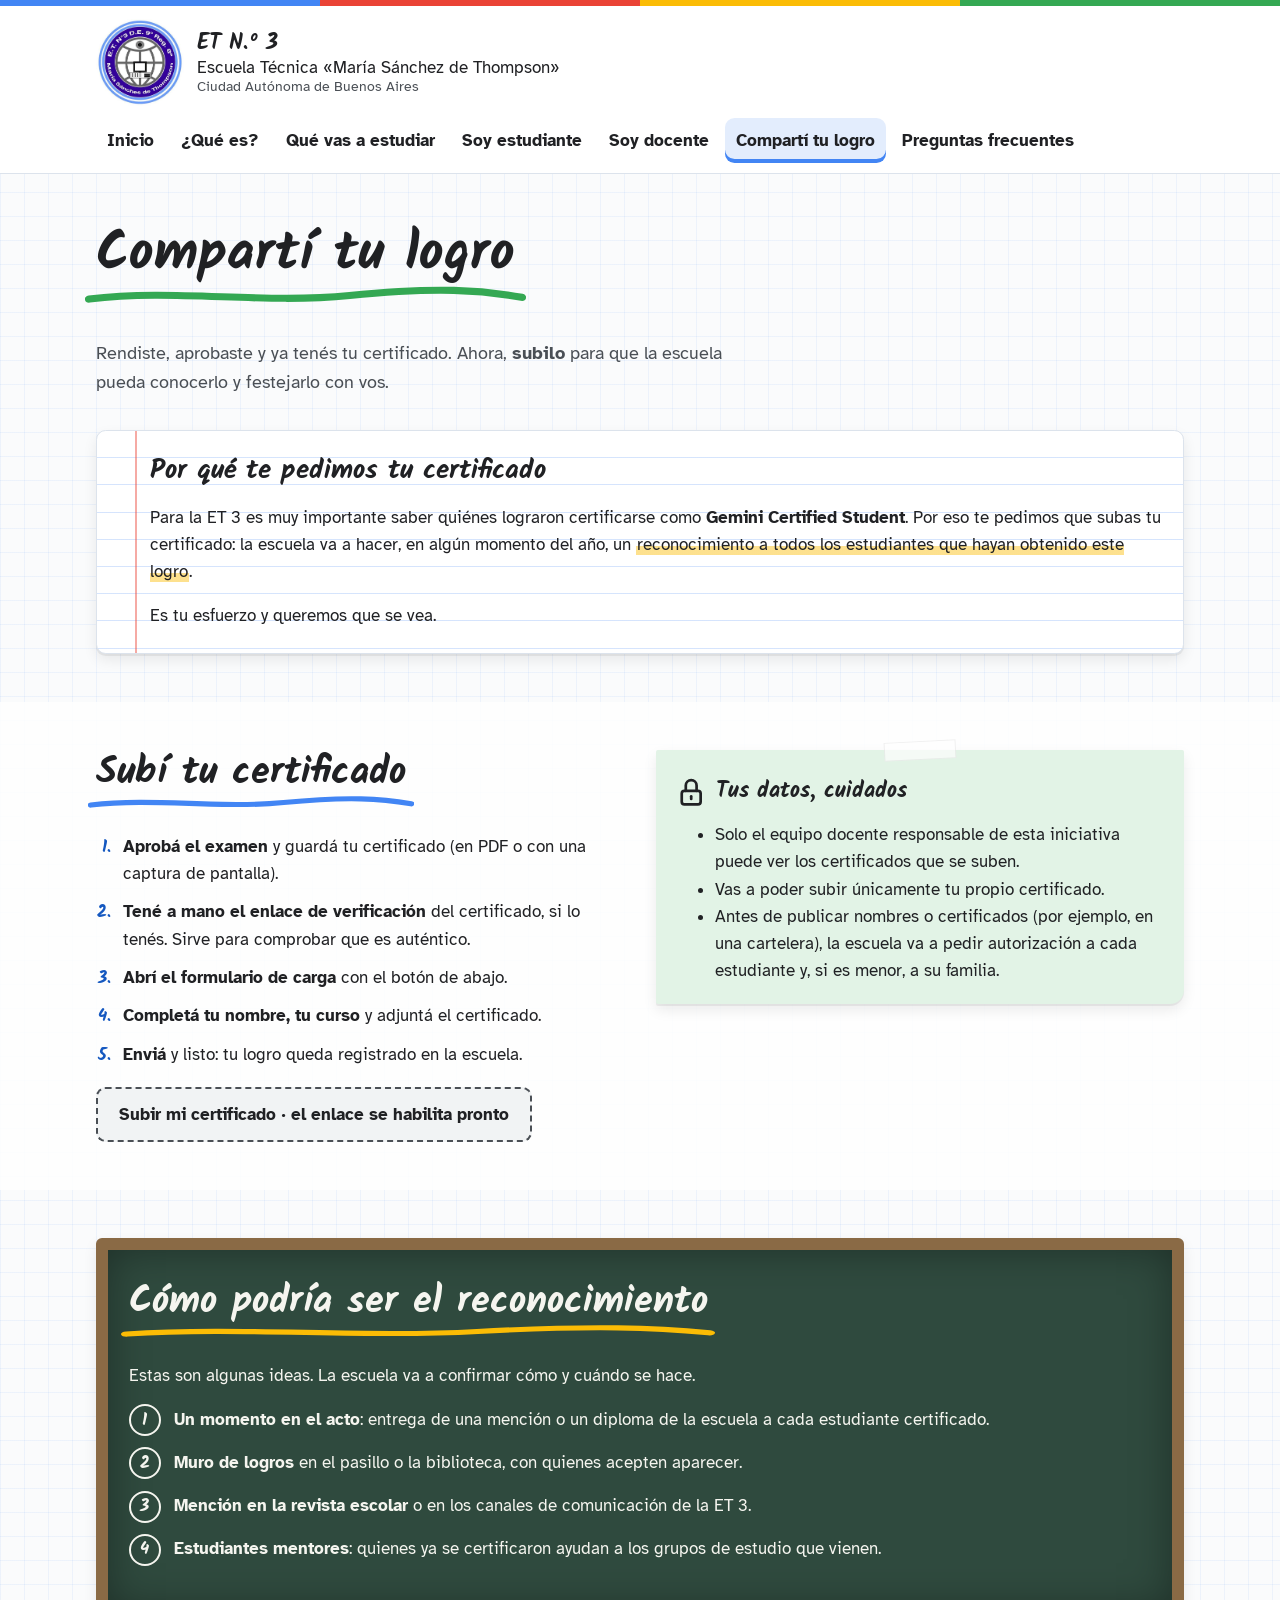
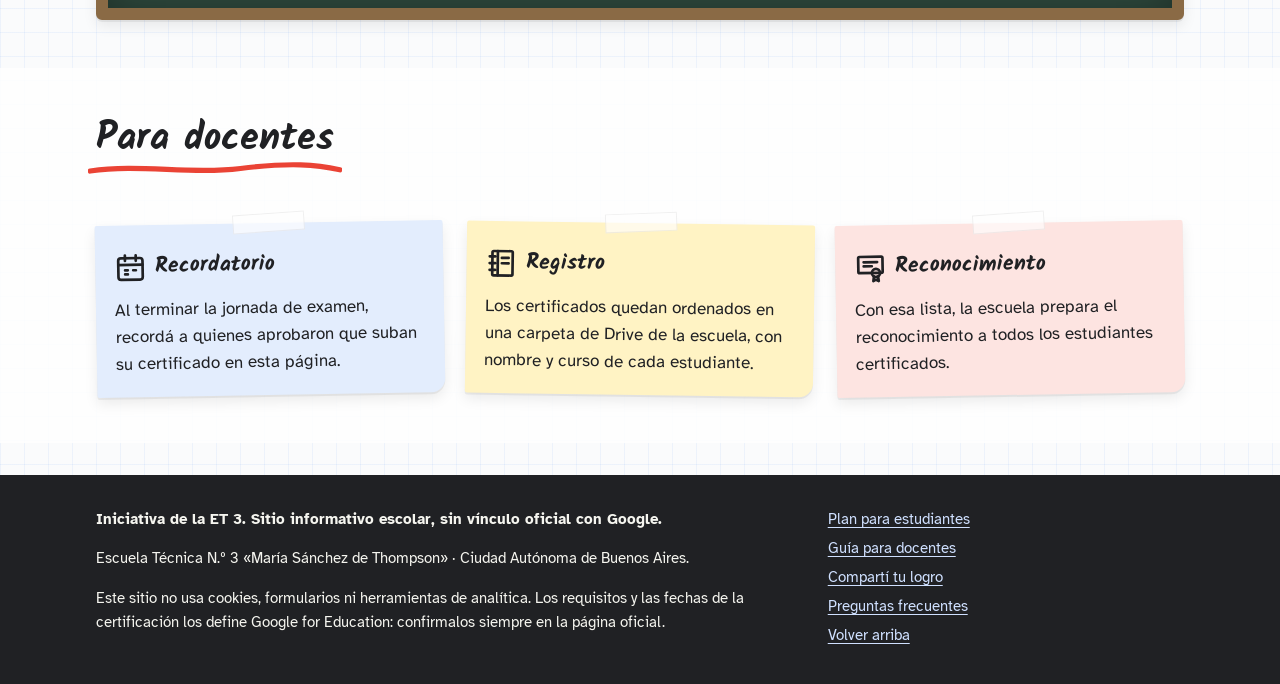
==== docs/comparti-tu-logro.html @ 2951dfcb "Agregar sección «Compartí tu logro» para que los estudiantes suban su certificado Página nueva con c" ====
<!doctype html>
<html lang="es-AR">
<head>
  <meta charset="utf-8">
  <meta name="viewport" content="width=device-width, initial-scale=1">
  <title>Compartí tu logro · Gemini en la ET 3</title>
  <meta name="description" content="Subí tu certificado Gemini Certified Student: la ET 3 quiere reconocer a todos los estudiantes que lo obtengan.">
  <meta name="theme-color" content="#4285F4">
  <link rel="icon" href="img/escudo.jpg" type="image/jpeg">
  <link rel="preconnect" href="https://fonts.googleapis.com">
  <link rel="preconnect" href="https://fonts.gstatic.com" crossorigin>
  <link rel="stylesheet" href="https://fonts.googleapis.com/css2?family=Atkinson+Hyperlegible:ital,wght@0,400;0,700;1,400&amp;family=Kalam:wght@400;700&amp;display=swap">
  <link rel="stylesheet" href="css/estilos.css">
  <link rel="stylesheet" href="css/impresion.css" media="print">
</head>
<body>
<svg xmlns="http://www.w3.org/2000/svg" style="display:none" aria-hidden="true">
  <symbol id="i-lapiz" viewBox="0 0 24 24" fill="none" stroke="currentColor" stroke-width="2" stroke-linecap="round" stroke-linejoin="round"><path d="M16.5 3.5l4 4L8 20H4v-4z"/><path d="M14 6l4 4"/></symbol>
  <symbol id="i-mochila" viewBox="0 0 24 24" fill="none" stroke="currentColor" stroke-width="2" stroke-linecap="round" stroke-linejoin="round"><path d="M6 9a6 6 0 0 1 12 0v10a2 2 0 0 1-2 2H8a2 2 0 0 1-2-2z"/><path d="M9 5V4a3 3 0 0 1 6 0v1"/><path d="M8 14h8v4H8z"/></symbol>
  <symbol id="i-pizarron" viewBox="0 0 24 24" fill="none" stroke="currentColor" stroke-width="2" stroke-linecap="round" stroke-linejoin="round"><rect x="3" y="4" width="18" height="12" rx="1"/><path d="M8 20l2-4M16 20l-2-4M7 9h6M7 12h4"/></symbol>
  <symbol id="i-cuaderno" viewBox="0 0 24 24" fill="none" stroke="currentColor" stroke-width="2" stroke-linecap="round" stroke-linejoin="round"><rect x="5" y="3" width="15" height="18" rx="1"/><path d="M9 3v18M3 7h4M3 12h4M3 17h4M12 8h5M12 12h5"/></symbol>
  <symbol id="i-candado" viewBox="0 0 24 24" fill="none" stroke="currentColor" stroke-width="2" stroke-linecap="round" stroke-linejoin="round"><rect x="5" y="11" width="14" height="10" rx="2"/><path d="M8 11V7a4 4 0 0 1 8 0v4"/><path d="M12 15v2"/></symbol>
  <symbol id="i-idea" viewBox="0 0 24 24" fill="none" stroke="currentColor" stroke-width="2" stroke-linecap="round" stroke-linejoin="round"><path d="M9 18h6M10 21h4"/><path d="M12 3a6 6 0 0 0-4 10.5c.7.7 1 1.5 1 2.5h6c0-1 .3-1.8 1-2.5A6 6 0 0 0 12 3z"/></symbol>
  <symbol id="i-lupa" viewBox="0 0 24 24" fill="none" stroke="currentColor" stroke-width="2" stroke-linecap="round" stroke-linejoin="round"><circle cx="10.5" cy="10.5" r="6.5"/><path d="M15.5 15.5L21 21"/></symbol>
  <symbol id="i-grupo" viewBox="0 0 24 24" fill="none" stroke="currentColor" stroke-width="2" stroke-linecap="round" stroke-linejoin="round"><circle cx="9" cy="8" r="3"/><circle cx="17" cy="9" r="2.5"/><path d="M3 20c0-3.3 2.7-6 6-6s6 2.7 6 6"/><path d="M15 14.5c3 0 6 1.8 6 5.5"/></symbol>
  <symbol id="i-calendario" viewBox="0 0 24 24" fill="none" stroke="currentColor" stroke-width="2" stroke-linecap="round" stroke-linejoin="round"><rect x="3" y="5" width="18" height="16" rx="2"/><path d="M3 10h18M8 3v4M16 3v4"/><path d="M8 14h2M14 14h2M8 17h2"/></symbol>
  <symbol id="i-certificado" viewBox="0 0 24 24" fill="none" stroke="currentColor" stroke-width="2" stroke-linecap="round" stroke-linejoin="round"><rect x="3" y="4" width="18" height="12" rx="1"/><path d="M7 8h10M7 11h6"/><circle cx="16" cy="16" r="3"/><path d="M14.5 18.5L14 22l2-1 2 1-.5-3.5"/></symbol>
  <symbol id="i-reloj" viewBox="0 0 24 24" fill="none" stroke="currentColor" stroke-width="2" stroke-linecap="round" stroke-linejoin="round"><circle cx="12" cy="12" r="9"/><path d="M12 7v5l3 2"/></symbol>
  <symbol id="i-info" viewBox="0 0 24 24" fill="none" stroke="currentColor" stroke-width="2" stroke-linecap="round" stroke-linejoin="round"><circle cx="12" cy="12" r="9"/><path d="M12 11v6M12 7.5v.5"/></symbol>
  <symbol id="i-regla" viewBox="0 0 24 24" fill="none" stroke="currentColor" stroke-width="2" stroke-linecap="round" stroke-linejoin="round"><rect x="2" y="8" width="20" height="8" rx="1"/><path d="M6 8v3M10 8v4M14 8v3M18 8v4"/></symbol>
  <symbol id="i-imprimir" viewBox="0 0 24 24" fill="none" stroke="currentColor" stroke-width="2" stroke-linecap="round" stroke-linejoin="round"><path d="M6 9V3h12v6"/><rect x="3" y="9" width="18" height="8" rx="1"/><path d="M6 14h12v7H6z"/></symbol>
  <symbol id="i-gratis" viewBox="0 0 24 24" fill="none" stroke="currentColor" stroke-width="2" stroke-linecap="round" stroke-linejoin="round"><path d="M20 12l-8 8-9-9V3h8z"/><circle cx="7.5" cy="7.5" r="1.5"/></symbol>
</svg>

  <a class="saltar" href="#contenido">Saltar al contenido</a>
  <div class="franja-colores" aria-hidden="true"></div>
  <header class="encabezado">
    <div class="contenedor">
      <div class="encabezado__fila">
        <a class="escuela" href="index.html">
          <img class="escudo" src="img/escudo.jpg" alt="Escudo de la ET N.º 3 D.E. 9.º Reg. 8.ª María Sánchez de Thompson" width="68" height="67">
          <span class="escuela__textos">
            <span class="escuela__sigla">ET N.º 3</span>
            <span class="escuela__nombre">Escuela Técnica «María Sánchez de Thompson»</span>
            <span class="escuela__lugar">Ciudad Autónoma de Buenos Aires</span>
          </span>
        </a>
        <button class="nav-boton" type="button" aria-expanded="false" aria-controls="menu-principal">
          <span class="nav-boton__barras" aria-hidden="true"></span> Menú
        </button>
      </div>
      <nav class="nav" id="menu-principal" aria-label="Navegación principal" data-abierta="true">
        <ul class="nav__lista">
          <li><a href="index.html">Inicio</a></li>
          <li><a href="que-es.html">¿Qué es?</a></li>
          <li><a href="que-vas-a-estudiar.html">Qué vas a estudiar</a></li>
          <li><a href="estudiantes.html">Soy estudiante</a></li>
          <li><a href="docentes.html">Soy docente</a></li>
          <li><a href="comparti-tu-logro.html" aria-current="page">Compartí tu logro</a></li>
          <li><a href="preguntas.html">Preguntas frecuentes</a></li>
        </ul>
      </nav>
    </div>
  </header>

  <main id="contenido" tabindex="-1">
    <section class="seccion" aria-labelledby="titulo-logro">
      <div class="contenedor">
        <h1 id="titulo-logro" class="titulo-mano subrayado-verde">Compartí tu logro</h1>
        <p class="bajada">Rendiste, aprobaste y ya tenés tu certificado. Ahora, <strong>subilo</strong> para que la escuela pueda conocerlo y festejarlo con vos.</p>

        <div class="hoja mt-2">
          <h2>Por qué te pedimos tu certificado</h2>
          <p>Para la ET 3 es muy importante saber quiénes lograron certificarse como <strong>Gemini Certified Student</strong>. Por eso te pedimos que subas tu certificado: la escuela va a hacer, en algún momento del año, un <span class="resaltado">reconocimiento a todos los estudiantes que hayan obtenido este logro</span>.</p>
          <p>Es tu esfuerzo y queremos que se vea.</p>
        </div>
      </div>
    </section>

    <section class="seccion seccion--blanca" aria-labelledby="titulo-subir">
      <div class="contenedor dos-columnas">
        <div>
          <h2 id="titulo-subir" class="titulo-mano subrayado-azul">Subí tu certificado</h2>
          <ol class="lista-pasos">
            <li><strong>Aprobá el examen</strong> y guardá tu certificado (en PDF o con una captura de pantalla).</li>
            <li><strong>Tené a mano el enlace de verificación</strong> del certificado, si lo tenés. Sirve para comprobar que es auténtico.</li>
            <li><strong>Abrí el formulario de carga</strong> con el botón de abajo.</li>
            <li><strong>Completá tu nombre, tu curso</strong> y adjuntá el certificado.</li>
            <li><strong>Enviá</strong> y listo: tu logro queda registrado en la escuela.</li>
          </ol>
          <div class="botonera">
            <!-- REEMPLAZAR por: <a class="boton boton--verde externo" href="ENLACE_DEL_FORMULARIO" rel="noopener">Subir mi certificado</a> -->
            <span class="boton boton--pendiente" role="note">Subir mi certificado · el enlace se habilita pronto</span>
          </div>
        </div>
        <div class="postit postit--verde">
          <h2><svg class="icono" aria-hidden="true"><use href="#i-candado"/></svg> Tus datos, cuidados</h2>
          <ul>
            <li>Solo el equipo docente responsable de esta iniciativa puede ver los certificados que se suben.</li>
            <li>Vas a poder subir únicamente tu propio certificado.</li>
            <li>Antes de publicar nombres o certificados (por ejemplo, en una cartelera), la escuela va a pedir autorización a cada estudiante y, si es menor, a su familia.</li>
          </ul>
        </div>
      </div>
    </section>

    <section class="seccion" aria-labelledby="titulo-reconocimiento">
      <div class="contenedor">
        <div class="pizarron">
          <h2 id="titulo-reconocimiento" class="titulo-mano">Cómo podría ser el reconocimiento</h2>
          <p>Estas son algunas ideas. La escuela va a confirmar cómo y cuándo se hace.</p>
          <ul class="lista-tiza">
            <li><strong>Un momento en el acto</strong>: entrega de una mención o un diploma de la escuela a cada estudiante certificado.</li>
            <li><strong>Muro de logros</strong> en el pasillo o la biblioteca, con quienes acepten aparecer.</li>
            <li><strong>Mención en la revista escolar</strong> o en los canales de comunicación de la ET 3.</li>
            <li><strong>Estudiantes mentores</strong>: quienes ya se certificaron ayudan a los grupos de estudio que vienen.</li>
          </ul>
        </div>
      </div>
    </section>

    <section class="seccion seccion--blanca" aria-labelledby="titulo-docentes-logro">
      <div class="contenedor">
        <h2 id="titulo-docentes-logro" class="titulo-mano subrayado-rojo">Para docentes</h2>
        <ul class="grilla grilla--3">
          <li class="postit postit--azul">
            <h3><svg class="icono" aria-hidden="true"><use href="#i-calendario"/></svg> Recordatorio</h3>
            <p>Al terminar la jornada de examen, recordá a quienes aprobaron que suban su certificado en esta página.</p>
          </li>
          <li class="postit">
            <h3><svg class="icono" aria-hidden="true"><use href="#i-cuaderno"/></svg> Registro</h3>
            <p>Los certificados quedan ordenados en una carpeta de Drive de la escuela, con nombre y curso de cada estudiante.</p>
          </li>
          <li class="postit postit--rojo">
            <h3><svg class="icono" aria-hidden="true"><use href="#i-certificado"/></svg> Reconocimiento</h3>
            <p>Con esa lista, la escuela prepara el reconocimiento a todos los estudiantes certificados.</p>
          </li>
        </ul>
      </div>
    </section>
  </main>

  <footer class="pie">
    <div class="contenedor pie__grilla">
      <div>
        <p class="pie__aviso">Iniciativa de la ET 3. Sitio informativo escolar, sin vínculo oficial con Google.</p>
        <p>Escuela Técnica N.º 3 «María Sánchez de Thompson» · Ciudad Autónoma de Buenos Aires.</p>
        <p>Este sitio no usa cookies, formularios ni herramientas de analítica. Los requisitos y las fechas de la certificación los define Google for Education: confirmalos siempre en la página oficial.</p>
      </div>
      <nav aria-label="Enlaces del pie">
        <ul>
          <li><a href="estudiantes.html">Plan para estudiantes</a></li>
          <li><a href="docentes.html">Guía para docentes</a></li>
          <li><a href="comparti-tu-logro.html">Compartí tu logro</a></li>
          <li><a href="preguntas.html">Preguntas frecuentes</a></li>
          <li><a href="#contenido">Volver arriba</a></li>
        </ul>
      </nav>
    </div>
  </footer>
  <script src="js/main.js" defer></script>
</body>
</html>
---- docs/css/estilos.css ----
/* =========================================================
   ET 3 "María Sánchez de Thompson" · Gemini Certified Student
   Hoja de estilos principal (mobile-first, sin dependencias)
   ========================================================= */

/* ---------- 1. Variables editables ---------- */
:root {
  /* Colores de acento (decorativos: bordes, subrayados, íconos) */
  --azul: #4285F4;
  --rojo: #EA4335;
  --amarillo: #FBBC05; /* solo decoración, nunca texto sobre fondo claro */
  --verde: #34A853;

  /* Versiones oscuras para TEXTO sobre fondo claro (contraste AA ≥ 4.5:1) */
  --azul-texto: #1558C0;
  --rojo-texto: #B3261E;
  --verde-texto: #137333;

  /* Fondos de post-it (texto siempre en --tinta) */
  --postit-amarillo: #FFF3C4;
  --postit-azul: #E3EDFD;
  --postit-verde: #E2F3E6;
  --postit-rojo: #FDE4E1;

  /* Neutros */
  --blanco: #FFFFFF;
  --papel: #FAFBFC;
  --gris-suave: #F1F3F4;
  --linea: #DCE3EC;
  --tinta: #202124;
  --tinta-suave: #4A4F55;

  /* Pizarrón */
  --pizarron: #2F4A3E;
  --pizarron-borde: #8A6A45;
  --tiza: #F5F5EF;

  /* Tipografía */
  --fuente-titulos: "Kalam", "Comic Neue", "Segoe Print", "Bradley Hand", cursive;
  --fuente-texto: "Atkinson Hyperlegible", "Segoe UI", Roboto, Arial, sans-serif;

  /* Medidas */
  --ancho-max: 70rem;
  --radio: 0.6rem;
  --sombra: 0 2px 0 rgba(0, 0, 0, 0.06), 0 6px 14px rgba(0, 0, 0, 0.08);
  --foco: 3px solid var(--azul-texto);
}

/* ---------- 2. Base ---------- */
*,
*::before,
*::after { box-sizing: border-box; }

html { scroll-behavior: smooth; }

@media (prefers-reduced-motion: reduce) {
  html { scroll-behavior: auto; }
  *, *::before, *::after { transition: none !important; animation: none !important; }
}

body {
  margin: 0;
  font-family: var(--fuente-texto);
  font-size: 1.0625rem;
  line-height: 1.6;
  color: var(--tinta);
  background-color: var(--papel);
  /* Hoja cuadriculada sutil */
  background-image:
    linear-gradient(to right, rgba(66, 133, 244, 0.07) 1px, transparent 1px),
    linear-gradient(to bottom, rgba(66, 133, 244, 0.07) 1px, transparent 1px);
  background-size: 24px 24px;
}

img, svg { max-width: 100%; height: auto; }

h1, h2, h3 {
  font-family: var(--fuente-titulos);
  font-weight: 700;
  line-height: 1.2;
  margin: 0 0 0.6em;
}
h1 { font-size: clamp(2rem, 7vw, 3.4rem); }
h2 { font-size: clamp(1.7rem, 5vw, 2.4rem); }
h3 { font-size: 1.35rem; }

p, ul, ol { margin: 0 0 1em; }

a { color: var(--azul-texto); text-underline-offset: 0.18em; }
a:hover { color: var(--tinta); }

:focus-visible {
  outline: var(--foco);
  outline-offset: 3px;
  border-radius: 4px;
}

.visualmente-oculto {
  position: absolute !important;
  width: 1px; height: 1px;
  padding: 0; margin: -1px;
  overflow: hidden; clip: rect(0, 0, 0, 0);
  white-space: nowrap; border: 0;
}

.saltar {
  position: absolute;
  left: 1rem; top: -4rem;
  z-index: 100;
  padding: 0.6rem 1rem;
  background: var(--tinta);
  color: var(--blanco);
  border-radius: var(--radio);
  text-decoration: none;
  font-weight: 700;
}
.saltar:focus { top: 1rem; color: var(--blanco); }

.contenedor {
  width: 100%;
  max-width: var(--ancho-max);
  margin-inline: auto;
  padding-inline: 1rem;
}

.icono {
  width: 1.5em; height: 1.5em;
  flex-shrink: 0;
  vertical-align: middle;
}

/* ---------- 3. Encabezado escolar ---------- */
.franja-colores {
  height: 6px;
  background: linear-gradient(to right,
    var(--azul) 0 25%, var(--rojo) 25% 50%,
    var(--amarillo) 50% 75%, var(--verde) 75% 100%);
}

.encabezado {
  background: var(--blanco);
  border-bottom: 1px solid var(--linea);
}

.encabezado__fila {
  display: flex;
  align-items: center;
  gap: 0.8rem;
  padding-block: 0.8rem;
}

.escudo {
  width: 4.2rem;
  height: auto;
  flex-shrink: 0;
}

.escuela {
  display: flex;
  align-items: center;
  gap: 0.8rem;
  line-height: 1.25;
  text-decoration: none;
  color: var(--tinta);
}
.escuela:hover { color: var(--tinta); }
.escuela__textos { display: flex; flex-direction: column; }
.escuela__sigla {
  font-family: var(--fuente-titulos);
  font-size: 1.35rem;
  font-weight: 700;
}
.escuela__nombre { font-size: 0.95rem; }
.escuela__lugar { font-size: 0.85rem; color: var(--tinta-suave); }

.nav-boton {
  margin-left: auto;
  display: inline-flex;
  align-items: center;
  gap: 0.4rem;
  padding: 0.5rem 0.8rem;
  font: inherit;
  font-weight: 700;
  color: var(--tinta);
  background: var(--gris-suave);
  border: 2px solid var(--tinta);
  border-radius: var(--radio);
  cursor: pointer;
}
.nav-boton__barras,
.nav-boton__barras::before,
.nav-boton__barras::after {
  display: block;
  width: 1.1rem; height: 2px;
  background: currentColor;
  position: relative;
  content: "";
}
.nav-boton__barras::before { position: absolute; top: -6px; }
.nav-boton__barras::after { position: absolute; top: 6px; }

.nav { border-top: 1px dashed var(--linea); }
.nav[data-abierta="false"] { display: none; }

.nav__lista {
  list-style: none;
  margin: 0;
  padding: 0.5rem 0 1rem;
  display: flex;
  flex-direction: column;
  gap: 0.2rem;
}

.nav__lista a {
  display: block;
  padding: 0.55rem 0.7rem;
  color: var(--tinta);
  text-decoration: none;
  font-weight: 700;
  border-radius: var(--radio);
}
.nav__lista a:hover { background: var(--gris-suave); }
.nav__lista a[aria-current="page"] {
  background: var(--postit-azul);
  box-shadow: inset 4px 0 0 var(--azul);
}

@media (min-width: 56rem) {
  .nav-boton { display: none; }
  .nav,
  .nav[data-abierta="false"] { display: block; border-top: 0; }
  .nav__lista { flex-direction: row; flex-wrap: wrap; padding: 0 0 0.6rem; gap: 0.3rem; }
  .nav__lista a[aria-current="page"] { box-shadow: inset 0 -4px 0 var(--azul); }
  .escudo { width: 5.5rem; }
  .escuela__nombre { font-size: 1.05rem; }
}

/* ---------- 4. Secciones y títulos con subrayado a mano ---------- */
main { display: block; }

.seccion { padding-block: 3rem; }
.seccion--blanca { background: rgba(255, 255, 255, 0.85); }

.titulo-mano {
  display: inline-block;
  position: relative;
  padding-bottom: 0.35em;
}
.titulo-mano::after {
  content: "";
  position: absolute;
  left: -0.2em; right: -0.2em; bottom: 0;
  height: 0.38em;
  background-color: var(--subrayado, var(--amarillo));
  -webkit-mask: url("data:image/svg+xml,%3Csvg xmlns='http://www.w3.org/2000/svg' viewBox='0 0 200 12' preserveAspectRatio='none'%3E%3Cpath d='M2 8 C 40 2, 80 11, 120 6 S 180 3, 198 7' fill='none' stroke='black' stroke-width='4' stroke-linecap='round'/%3E%3C/svg%3E") center / 100% 100% no-repeat;
          mask: url("data:image/svg+xml,%3Csvg xmlns='http://www.w3.org/2000/svg' viewBox='0 0 200 12' preserveAspectRatio='none'%3E%3Cpath d='M2 8 C 40 2, 80 11, 120 6 S 180 3, 198 7' fill='none' stroke='black' stroke-width='4' stroke-linecap='round'/%3E%3C/svg%3E") center / 100% 100% no-repeat;
}
.subrayado-azul { --subrayado: var(--azul); }
.subrayado-rojo { --subrayado: var(--rojo); }
.subrayado-verde { --subrayado: var(--verde); }

.bajada {
  font-size: 1.15rem;
  color: var(--tinta-suave);
  max-width: 42rem;
}

.resaltado {
  background: linear-gradient(transparent 55%, rgba(251, 188, 5, 0.45) 55%);
  padding-inline: 0.1em;
}

/* ---------- 5. Hero ---------- */
.hero {
  padding-block: 2.5rem 3rem;
  position: relative;
  overflow: hidden;
}
.hero__grilla {
  display: grid;
  gap: 2rem;
  align-items: center;
}
.hero__etiqueta {
  display: inline-block;
  font-weight: 700;
  font-size: 0.95rem;
  padding: 0.2rem 0.7rem;
  background: var(--postit-verde);
  color: var(--verde-texto);
  border: 2px dashed var(--verde);
  border-radius: 999px;
  margin-bottom: 1rem;
}
.hero h1 { margin-bottom: 0.4em; }
.hero__texto { font-size: 1.2rem; max-width: 36rem; }

.accesos {
  display: grid;
  gap: 1rem;
  margin-top: 1.8rem;
}
.acceso {
  display: flex;
  align-items: center;
  gap: 0.9rem;
  padding: 1.1rem 1.2rem;
  border-radius: var(--radio);
  text-decoration: none;
  color: var(--tinta);
  box-shadow: var(--sombra);
  border: 2px solid var(--tinta);
  transition: transform 0.15s ease;
}
.acceso:hover { transform: translateY(-3px) rotate(-0.5deg); color: var(--tinta); }
.acceso .icono { width: 2.4rem; height: 2.4rem; }
.acceso__titulo {
  display: block;
  font-family: var(--fuente-titulos);
  font-size: 1.5rem;
  font-weight: 700;
  line-height: 1.1;
}
.acceso__texto { display: block; font-size: 0.95rem; }
.acceso--estudiante { background: var(--postit-azul); }
.acceso--estudiante .icono { color: var(--azul-texto); }
.acceso--docente { background: var(--postit-verde); }
.acceso--docente .icono { color: var(--verde-texto); }

.hero__dibujo {
  justify-self: center;
  width: min(100%, 22rem);
}

@media (min-width: 40rem) {
  .accesos { grid-template-columns: 1fr 1fr; }
}
@media (min-width: 56rem) {
  .hero { padding-block: 4rem; }
  .hero__grilla { grid-template-columns: 1.3fr 1fr; }
}

/* ---------- 6. Post-its y tarjetas ---------- */
.grilla {
  display: grid;
  gap: 1.4rem;
  list-style: none;
  padding: 0;
  margin: 1.5rem 0 0;
}
@media (min-width: 40rem) { .grilla--2, .grilla--3, .grilla--4 { grid-template-columns: repeat(2, 1fr); } }
@media (min-width: 60rem) {
  .grilla--3 { grid-template-columns: repeat(3, 1fr); }
  .grilla--4 { grid-template-columns: repeat(4, 1fr); }
}

.postit {
  position: relative;
  padding: 1.6rem 1.2rem 1.2rem;
  background: var(--postit-amarillo);
  box-shadow: var(--sombra);
  border-radius: 2px 2px 14px 2px;
}
.postit::before { /* cinta adhesiva */
  content: "";
  position: absolute;
  top: -0.6rem; left: 50%;
  width: 4.5rem; height: 1.2rem;
  transform: translateX(-50%) rotate(-3deg);
  background: rgba(255, 255, 255, 0.65);
  border: 1px solid rgba(0, 0, 0, 0.06);
}
.postit h3 { display: flex; align-items: center; gap: 0.5rem; }
.postit p:last-child, .postit ul:last-child { margin-bottom: 0; }
.postit--azul { background: var(--postit-azul); }
.postit--verde { background: var(--postit-verde); }
.postit--rojo { background: var(--postit-rojo); }
.postit--azul .icono { color: var(--azul-texto); }
.postit--verde .icono { color: var(--verde-texto); }
.postit--rojo .icono { color: var(--rojo-texto); }
.postit .icono { color: var(--tinta); }

@media (min-width: 40rem) and (prefers-reduced-motion: no-preference) {
  .grilla > .postit:nth-child(odd) { transform: rotate(-1deg); }
  .grilla > .postit:nth-child(even) { transform: rotate(0.8deg); }
}

.dato {
  font-family: var(--fuente-titulos);
  font-size: 2.2rem;
  font-weight: 700;
  line-height: 1;
  display: block;
  margin-bottom: 0.3rem;
}

/* Tarjeta tipo hoja de cuaderno (renglones + margen rojo) */
.hoja {
  background-color: var(--blanco);
  background-image:
    linear-gradient(to right, transparent 2.4rem, rgba(234, 67, 53, 0.45) 2.4rem, rgba(234, 67, 53, 0.45) calc(2.4rem + 2px), transparent calc(2.4rem + 2px)),
    repeating-linear-gradient(to bottom, transparent 0, transparent calc(1.6em - 1px), rgba(66, 133, 244, 0.22) calc(1.6em - 1px), rgba(66, 133, 244, 0.22) 1.6em);
  padding: 1.5rem 1.2rem 1.5rem 3.3rem;
  border-radius: var(--radio);
  box-shadow: var(--sombra);
  border: 1px solid var(--linea);
}
.hoja > :last-child { margin-bottom: 0; }

/* ---------- 7. Pizarrón ---------- */
.pizarron {
  background: var(--pizarron);
  color: var(--tiza);
  border: 12px solid var(--pizarron-borde);
  border-radius: 6px;
  padding: 1.8rem 1.3rem;
  box-shadow: inset 0 0 40px rgba(0, 0, 0, 0.35), var(--sombra);
}
.pizarron h2, .pizarron h3 { color: var(--tiza); }
.pizarron a { color: #CFE0FF; }
.pizarron a:hover { color: var(--blanco); }
.pizarron .titulo-mano::after { background-color: var(--amarillo); }

.lista-tiza {
  list-style: none;
  padding: 0;
  counter-reset: paso;
}
.lista-tiza li {
  counter-increment: paso;
  position: relative;
  padding-left: 2.8rem;
  margin-bottom: 1rem;
}
.lista-tiza li::before {
  content: counter(paso);
  position: absolute;
  left: 0; top: -0.1rem;
  width: 2rem; height: 2rem;
  display: grid;
  place-items: center;
  font-family: var(--fuente-titulos);
  font-weight: 700;
  border: 2px solid var(--tiza);
  border-radius: 50%;
}

/* ---------- 8. Botones ---------- */
.boton {
  display: inline-flex;
  align-items: center;
  gap: 0.5rem;
  padding: 0.75rem 1.3rem;
  font: inherit;
  font-weight: 700;
  text-decoration: none;
  color: var(--blanco);
  background: var(--azul-texto);
  border: 2px solid var(--azul-texto);
  border-radius: var(--radio);
  box-shadow: 3px 3px 0 var(--tinta);
  cursor: pointer;
  transition: transform 0.1s ease, box-shadow 0.1s ease;
}
.boton:hover { color: var(--blanco); transform: translate(-1px, -1px); box-shadow: 4px 4px 0 var(--tinta); }
.boton:active { transform: translate(2px, 2px); box-shadow: 1px 1px 0 var(--tinta); }
.boton--verde { background: var(--verde-texto); border-color: var(--verde-texto); }
.boton--claro { background: var(--blanco); color: var(--tinta); border-color: var(--tinta); }
.boton--claro:hover { color: var(--tinta); }
.botonera { display: flex; flex-wrap: wrap; gap: 0.8rem; margin-top: 1.2rem; }

.externo::after { content: " ↗"; }

/* ---------- 9. Temas del curso ---------- */
.temas {
  list-style: none;
  padding: 0;
  margin: 1.5rem 0;
  display: grid;
  gap: 1rem;
}
@media (min-width: 48rem) { .temas { grid-template-columns: repeat(2, 1fr); } }
.tema {
  display: flex;
  gap: 0.9rem;
  align-items: flex-start;
  padding: 1rem;
  background: var(--blanco);
  border: 2px solid var(--tinta);
  border-left-width: 8px;
  border-radius: var(--radio);
}
.tema h3 { margin-bottom: 0.3rem; font-size: 1.25rem; }
.tema p { margin: 0; }
.tema--azul { border-left-color: var(--azul); }
.tema--rojo { border-left-color: var(--rojo); }
.tema--amarillo { border-left-color: var(--amarillo); }
.tema--verde { border-left-color: var(--verde); }
.tema .icono { width: 2rem; height: 2rem; margin-top: 0.2rem; }

.aviso {
  display: flex;
  gap: 0.8rem;
  align-items: flex-start;
  padding: 1rem 1.1rem;
  background: var(--blanco);
  border: 2px dashed var(--azul);
  border-radius: var(--radio);
  font-size: 0.98rem;
}
.aviso .icono { color: var(--azul-texto); }
.aviso p { margin: 0; }

/* ---------- 10. Checklist interactiva ---------- */
.checklist {
  list-style: none;
  padding: 0;
  margin: 0;
}
.checklist li { margin-bottom: 0.5rem; }
.checklist label {
  display: flex;
  gap: 0.7rem;
  align-items: flex-start;
  padding: 0.6rem 0.7rem;
  border-radius: var(--radio);
  cursor: pointer;
}
.checklist label:hover { background: rgba(0, 0, 0, 0.04); }
.checklist input {
  width: 1.3rem; height: 1.3rem;
  margin-top: 0.2rem;
  flex-shrink: 0;
  accent-color: var(--verde-texto);
}
.checklist input:checked + span { text-decoration: line-through; text-decoration-color: var(--rojo); text-decoration-thickness: 2px; }

.progreso {
  margin: 1rem 0;
  font-weight: 700;
}
.progreso__barra {
  height: 0.9rem;
  margin-top: 0.4rem;
  background: var(--blanco);
  border: 2px solid var(--tinta);
  border-radius: 999px;
  overflow: hidden;
}
.progreso__relleno {
  height: 100%;
  width: 0;
  background: repeating-linear-gradient(45deg, var(--verde), var(--verde) 8px, #2E9A4B 8px, #2E9A4B 16px);
  transition: width 0.3s ease;
}

/* ---------- 11. Mini quiz ---------- */
.quiz fieldset {
  border: 2px solid var(--tinta);
  border-radius: var(--radio);
  background: var(--blanco);
  padding: 1rem 1.1rem;
  margin: 0 0 1.2rem;
}
.quiz legend {
  font-weight: 700;
  padding-inline: 0.4rem;
  background: var(--blanco);
}
.quiz label {
  display: flex;
  gap: 0.6rem;
  align-items: flex-start;
  padding: 0.35rem 0.4rem;
  border-radius: 6px;
  cursor: pointer;
}
.quiz input { margin-top: 0.35rem; accent-color: var(--azul-texto); }
.quiz__devolucion {
  margin: 0.6rem 0 0;
  padding: 0.6rem 0.8rem;
  border-radius: 6px;
  font-weight: 700;
}
.quiz__devolucion:empty { display: none; }
.quiz__devolucion--bien { background: var(--postit-verde); color: var(--verde-texto); }
.quiz__devolucion--mal { background: var(--postit-rojo); color: var(--rojo-texto); }
.quiz__resultado {
  font-family: var(--fuente-titulos);
  font-size: 1.5rem;
  margin-top: 1rem;
}

/* ---------- 12. Preguntas frecuentes ---------- */
.faq details {
  background: var(--blanco);
  border: 2px solid var(--tinta);
  border-radius: var(--radio);
  margin-bottom: 0.9rem;
}
.faq summary {
  cursor: pointer;
  padding: 0.9rem 1.1rem;
  font-weight: 700;
  list-style: none;
  display: flex;
  justify-content: space-between;
  gap: 1rem;
}
.faq summary::-webkit-details-marker { display: none; }
.faq summary::after {
  content: "+";
  font-family: var(--fuente-titulos);
  font-size: 1.5rem;
  line-height: 1;
  color: var(--azul-texto);
}
.faq details[open] summary::after { content: "−"; }
.faq details[open] summary { border-bottom: 1px dashed var(--linea); }
.faq .respuesta { padding: 0.9rem 1.1rem; }
.faq .respuesta > :last-child { margin-bottom: 0; }

/* ---------- 13. Tablas (cronograma) ---------- */
.tabla-envoltura { overflow-x: auto; }
table {
  width: 100%;
  border-collapse: collapse;
  background: var(--blanco);
  font-size: 0.98rem;
}
caption {
  text-align: left;
  font-weight: 700;
  padding-bottom: 0.5rem;
}
th, td {
  border: 1px solid var(--linea);
  padding: 0.6rem 0.7rem;
  text-align: left;
  vertical-align: top;
}
thead th { background: var(--gris-suave); }

/* ---------- 14. Nota para copiar ---------- */
.nota-modelo {
  white-space: pre-wrap;
  font-family: var(--fuente-texto);
  font-size: 0.98rem;
  margin: 0;
}
.estado-copia { font-weight: 700; color: var(--verde-texto); margin-left: 0.5rem; }

/* ---------- 15. Pie ---------- */
.pie {
  margin-top: 2rem;
  padding-block: 2rem;
  background: var(--tinta);
  color: var(--tiza);
  font-size: 0.95rem;
}
.pie a { color: #CFE0FF; }
.pie a:hover { color: var(--blanco); }
.pie__grilla { display: grid; gap: 1.2rem; }
@media (min-width: 48rem) { .pie__grilla { grid-template-columns: 2fr 1fr; } }
.pie__aviso { font-weight: 700; }
.pie ul { list-style: none; padding: 0; margin: 0; }
.pie li { margin-bottom: 0.3rem; }

/* ---------- 16. Utilidades ---------- */
.centrado { text-align: center; }
.mt-2 { margin-top: 2rem; }
.solo-impresion { display: none; }
.dos-columnas { display: grid; gap: 2rem; }
@media (min-width: 56rem) { .dos-columnas { grid-template-columns: 1fr 1fr; align-items: start; } }

/* ---------- 17. Títulos dentro de tarjetas ---------- */
.postit h2, .postit h3 {
  display: flex;
  align-items: center;
  gap: 0.5rem;
  font-size: 1.35rem;
}
.postit h4 {
  margin: 0 0 0.3rem;
  font-family: var(--fuente-titulos);
  font-size: 1.2rem;
}
.hoja h2 { font-size: 1.7rem; }
.hoja h3, .pizarron h3 { display: flex; align-items: center; gap: 0.5rem; }

/* ---------- 18. Pasos numerados y botón pendiente ---------- */
.lista-pasos { padding-left: 1.4rem; }
.lista-pasos li { margin-bottom: 0.7rem; padding-left: 0.3rem; }
.lista-pasos li::marker { font-family: var(--fuente-titulos); font-weight: 700; color: var(--azul-texto); }

.boton--pendiente {
  background: var(--gris-suave);
  color: var(--tinta);
  border: 2px dashed var(--tinta-suave);
  box-shadow: none;
  cursor: default;
}
---- docs/css/impresion.css ----
/* Versión imprimible (se carga con media="print") */
@page { margin: 1.6cm; }

body {
  background: #fff !important;
  color: #000 !important;
  font-size: 11.5pt;
  line-height: 1.45;
}

.saltar, .nav, .nav-boton, .no-imprimir, .botonera, .franja-colores { display: none !important; }
.solo-impresion { display: block !important; }

.encabezado { border-bottom: 2px solid #000; }
.escudo { width: 2.6cm; }

.seccion { padding-block: 0.6cm; }
.hero { padding-block: 0.4cm; }

.postit, .hoja, .pizarron, .tema, .faq details, .quiz fieldset, .aviso {
  background: #fff !important;
  color: #000 !important;
  box-shadow: none !important;
  border: 1px solid #555 !important;
  transform: none !important;
}
.postit::before { display: none; }
.pizarron h2, .pizarron h3, .pizarron a { color: #000 !important; }
.lista-tiza li::before { border-color: #000; }

.grilla, .dos-columnas, .temas { display: block !important; }
.grilla > *, .temas > * { margin-bottom: 0.4cm; }

h2, h3 { page-break-after: avoid; break-after: avoid; }
.postit, .hoja, tr, .tema, li { page-break-inside: avoid; break-inside: avoid; }

/* Casillas imprimibles para tildar a mano */
.checklist input { appearance: none; -webkit-appearance: none; border: 1.5px solid #000; width: 0.45cm; height: 0.45cm; }
.checklist input:checked + span { text-decoration: none; }
.progreso { display: none; }

/* Mostrar la dirección de los enlaces externos */
a[href^="http"]::after { content: " (" attr(href) ")"; font-size: 9pt; word-break: break-all; }
a.externo::after { content: " (" attr(href) ")"; }
a { color: #000 !important; }

.pie { background: #fff !important; color: #000 !important; border-top: 1px solid #000; padding-block: 0.4cm; }
.pie__grilla > :not(:first-child) { display: none; }
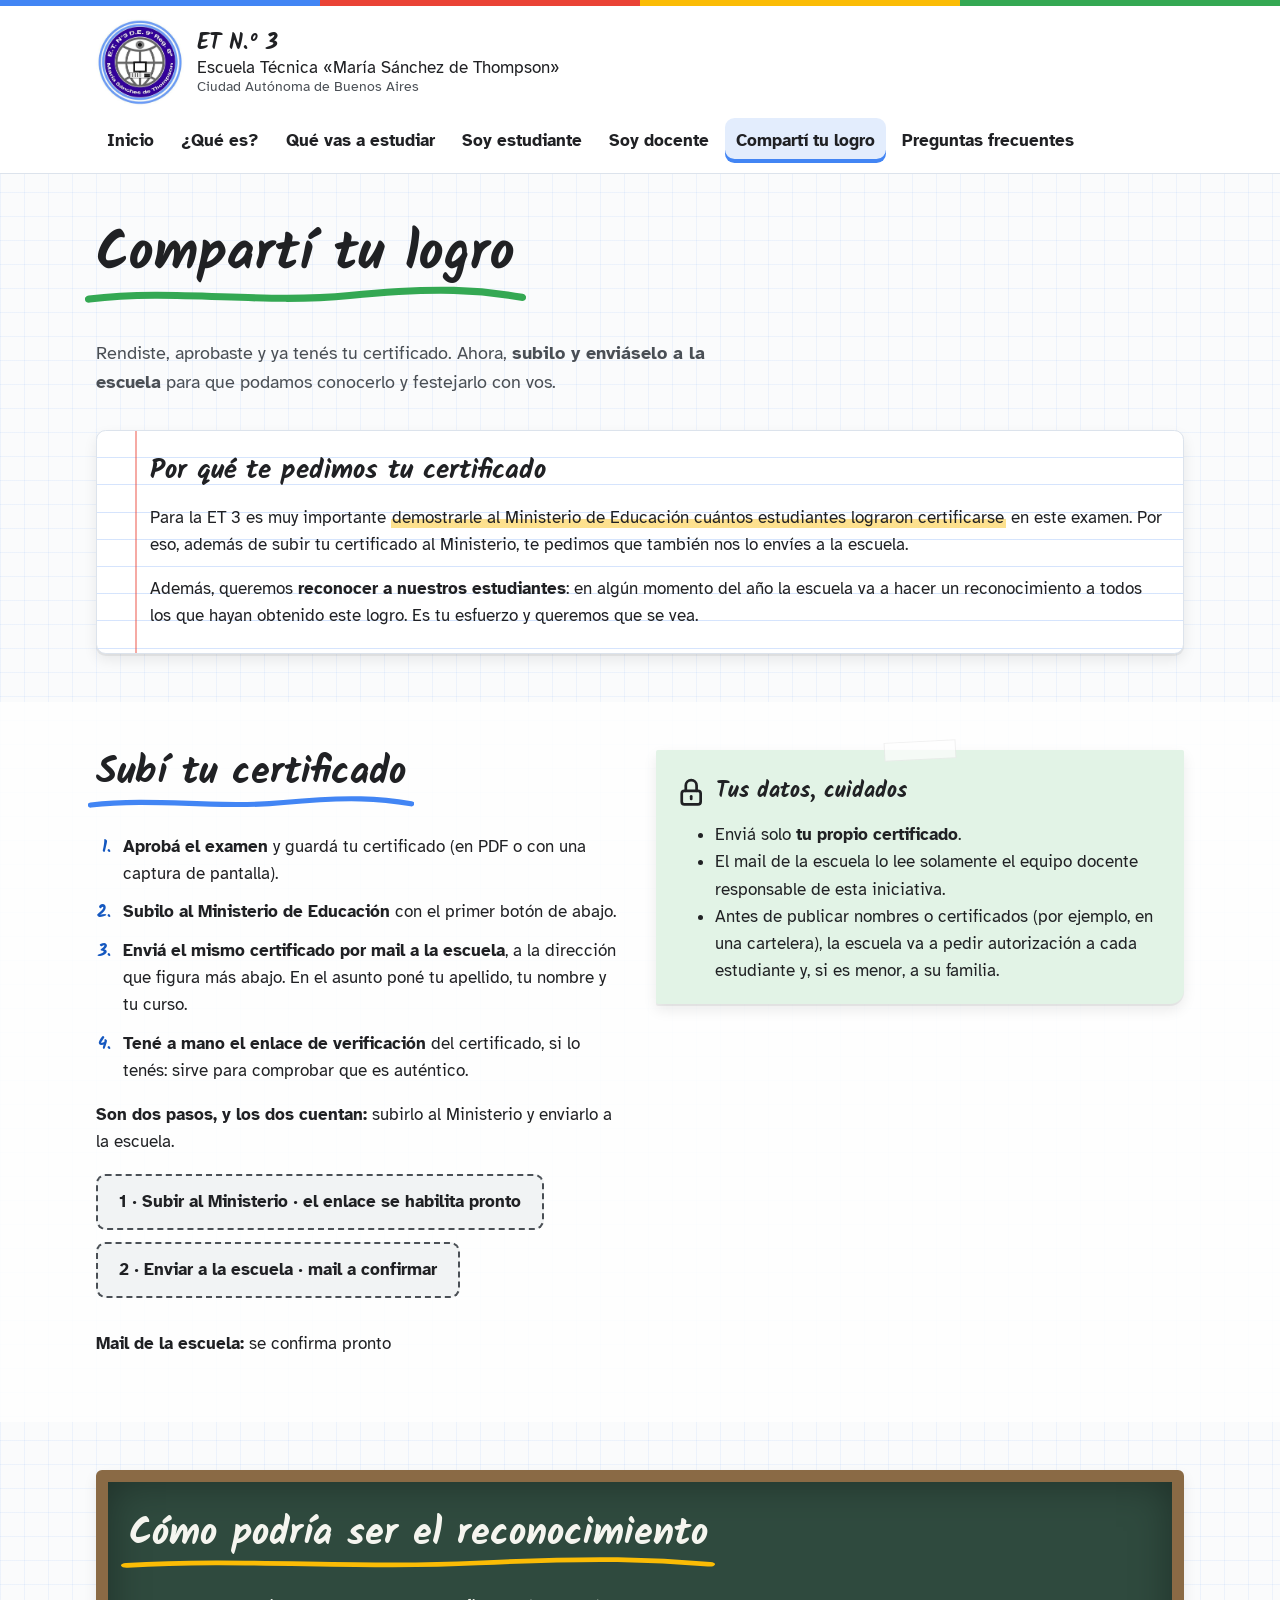
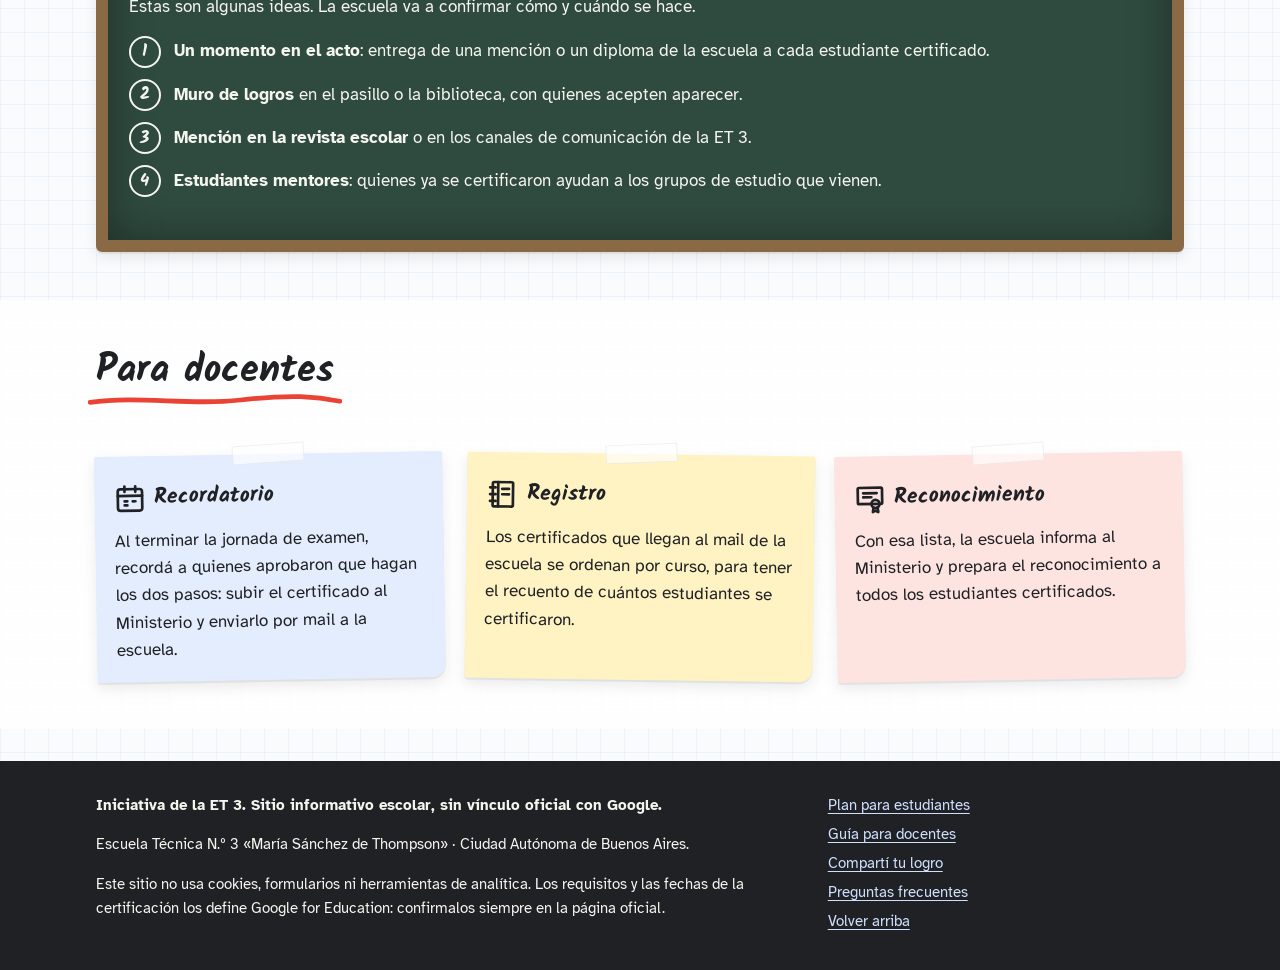
==== commit 6780156a: "Aclarar que el curso está en español y reformular la entrega del certificado El certificado se sube " ====
--- a/docs/comparti-tu-logro.html
+++ b/docs/comparti-tu-logro.html
@@ -4,7 +4,7 @@
   <meta charset="utf-8">
   <meta name="viewport" content="width=device-width, initial-scale=1">
   <title>Compartí tu logro · Gemini en la ET 3</title>
-  <meta name="description" content="Subí tu certificado Gemini Certified Student: la ET 3 quiere reconocer a todos los estudiantes que lo obtengan.">
+  <meta name="description" content="Subí tu certificado Gemini Certified Student al Ministerio de Educación y envialo a la ET 3: la escuela quiere reconocer a todos los estudiantes que lo obtengan.">
   <meta name="theme-color" content="#4285F4">
   <link rel="icon" href="img/escudo.jpg" type="image/jpeg">
   <link rel="preconnect" href="https://fonts.googleapis.com">
@@ -67,12 +67,12 @@
     <section class="seccion" aria-labelledby="titulo-logro">
       <div class="contenedor">
         <h1 id="titulo-logro" class="titulo-mano subrayado-verde">Compartí tu logro</h1>
-        <p class="bajada">Rendiste, aprobaste y ya tenés tu certificado. Ahora, <strong>subilo</strong> para que la escuela pueda conocerlo y festejarlo con vos.</p>
+        <p class="bajada">Rendiste, aprobaste y ya tenés tu certificado. Ahora, <strong>subilo y enviáselo a la escuela</strong> para que podamos conocerlo y festejarlo con vos.</p>
 
         <div class="hoja mt-2">
           <h2>Por qué te pedimos tu certificado</h2>
-          <p>Para la ET 3 es muy importante saber quiénes lograron certificarse como <strong>Gemini Certified Student</strong>. Por eso te pedimos que subas tu certificado: la escuela va a hacer, en algún momento del año, un <span class="resaltado">reconocimiento a todos los estudiantes que hayan obtenido este logro</span>.</p>
-          <p>Es tu esfuerzo y queremos que se vea.</p>
+          <p>Para la ET 3 es muy importante <span class="resaltado">demostrarle al Ministerio de Educación cuántos estudiantes lograron certificarse</span> en este examen. Por eso, además de subir tu certificado al Ministerio, te pedimos que también nos lo envíes a la escuela.</p>
+          <p>Además, queremos <strong>reconocer a nuestros estudiantes</strong>: en algún momento del año la escuela va a hacer un reconocimiento a todos los que hayan obtenido este logro. Es tu esfuerzo y queremos que se vea.</p>
         </div>
       </div>
     </section>
@@ -83,21 +83,24 @@
           <h2 id="titulo-subir" class="titulo-mano subrayado-azul">Subí tu certificado</h2>
           <ol class="lista-pasos">
             <li><strong>Aprobá el examen</strong> y guardá tu certificado (en PDF o con una captura de pantalla).</li>
-            <li><strong>Tené a mano el enlace de verificación</strong> del certificado, si lo tenés. Sirve para comprobar que es auténtico.</li>
-            <li><strong>Abrí el formulario de carga</strong> con el botón de abajo.</li>
-            <li><strong>Completá tu nombre, tu curso</strong> y adjuntá el certificado.</li>
-            <li><strong>Enviá</strong> y listo: tu logro queda registrado en la escuela.</li>
+            <li><strong>Subilo al Ministerio de Educación</strong> con el primer botón de abajo.</li>
+            <li><strong>Enviá el mismo certificado por mail a la escuela</strong>, a la dirección que figura más abajo. En el asunto poné tu apellido, tu nombre y tu curso.</li>
+            <li><strong>Tené a mano el enlace de verificación</strong> del certificado, si lo tenés: sirve para comprobar que es auténtico.</li>
           </ol>
+          <p><strong>Son dos pasos, y los dos cuentan:</strong> subirlo al Ministerio y enviarlo a la escuela.</p>
           <div class="botonera">
-            <!-- REEMPLAZAR por: <a class="boton boton--verde externo" href="ENLACE_DEL_FORMULARIO" rel="noopener">Subir mi certificado</a> -->
-            <span class="boton boton--pendiente" role="note">Subir mi certificado · el enlace se habilita pronto</span>
+            <!-- REEMPLAZAR por: <a class="boton boton--verde externo" href="ENLACE_DEL_MINISTERIO" rel="noopener">Subir mi certificado al Ministerio</a> -->
+            <span class="boton boton--pendiente" role="note">1 · Subir al Ministerio · el enlace se habilita pronto</span>
+            <!-- REEMPLAZAR por: <a class="boton" href="mailto:MAIL_DE_LA_ESCUELA?subject=Certificado%20Gemini">Enviar a la escuela</a> -->
+            <span class="boton boton--pendiente" role="note">2 · Enviar a la escuela · mail a confirmar</span>
           </div>
+          <p class="mt-2"><strong>Mail de la escuela:</strong> <span data-mail-escuela>se confirma pronto</span></p>
         </div>
         <div class="postit postit--verde">
           <h2><svg class="icono" aria-hidden="true"><use href="#i-candado"/></svg> Tus datos, cuidados</h2>
           <ul>
-            <li>Solo el equipo docente responsable de esta iniciativa puede ver los certificados que se suben.</li>
-            <li>Vas a poder subir únicamente tu propio certificado.</li>
+            <li>Enviá solo <strong>tu propio certificado</strong>.</li>
+            <li>El mail de la escuela lo lee solamente el equipo docente responsable de esta iniciativa.</li>
             <li>Antes de publicar nombres o certificados (por ejemplo, en una cartelera), la escuela va a pedir autorización a cada estudiante y, si es menor, a su familia.</li>
           </ul>
         </div>
@@ -125,15 +128,15 @@
         <ul class="grilla grilla--3">
           <li class="postit postit--azul">
             <h3><svg class="icono" aria-hidden="true"><use href="#i-calendario"/></svg> Recordatorio</h3>
-            <p>Al terminar la jornada de examen, recordá a quienes aprobaron que suban su certificado en esta página.</p>
+            <p>Al terminar la jornada de examen, recordá a quienes aprobaron que hagan los dos pasos: subir el certificado al Ministerio y enviarlo por mail a la escuela.</p>
           </li>
           <li class="postit">
             <h3><svg class="icono" aria-hidden="true"><use href="#i-cuaderno"/></svg> Registro</h3>
-            <p>Los certificados quedan ordenados en una carpeta de Drive de la escuela, con nombre y curso de cada estudiante.</p>
+            <p>Los certificados que llegan al mail de la escuela se ordenan por curso, para tener el recuento de cuántos estudiantes se certificaron.</p>
           </li>
           <li class="postit postit--rojo">
             <h3><svg class="icono" aria-hidden="true"><use href="#i-certificado"/></svg> Reconocimiento</h3>
-            <p>Con esa lista, la escuela prepara el reconocimiento a todos los estudiantes certificados.</p>
+            <p>Con esa lista, la escuela informa al Ministerio y prepara el reconocimiento a todos los estudiantes certificados.</p>
           </li>
         </ul>
       </div>
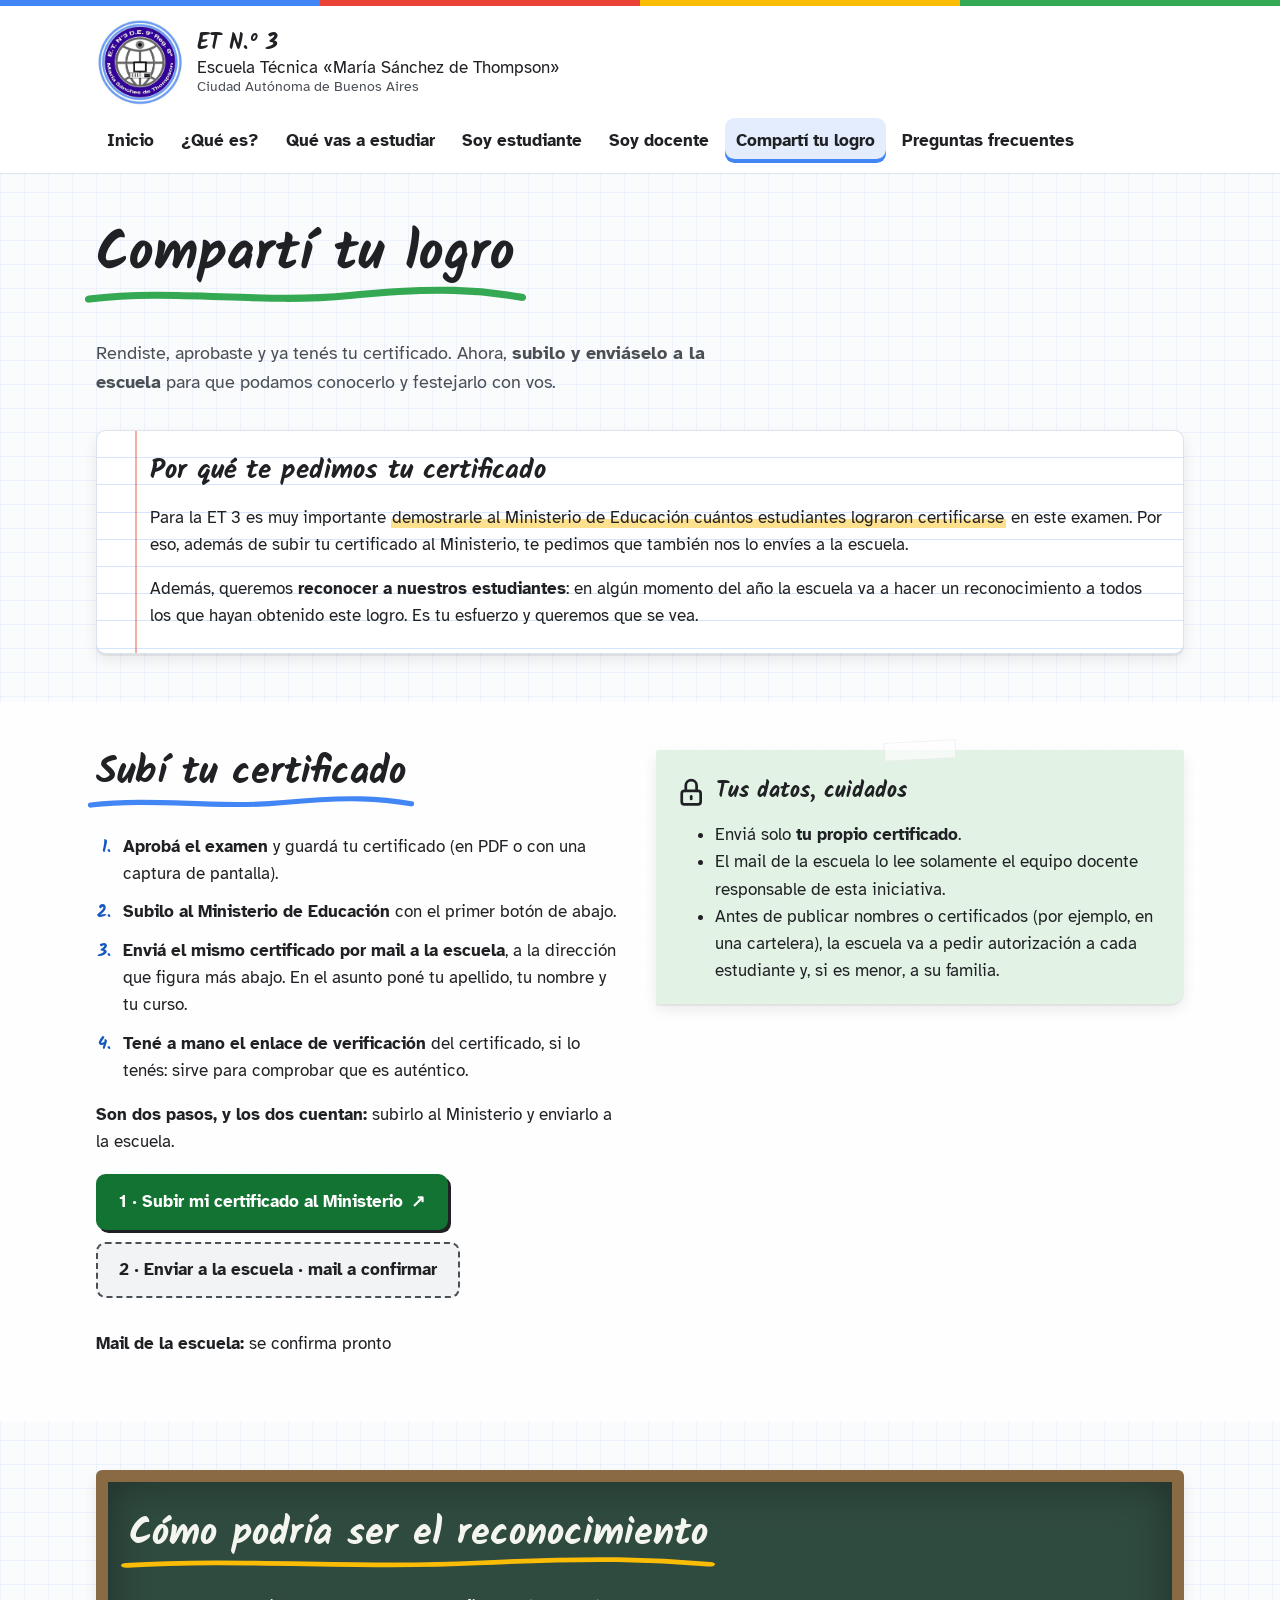
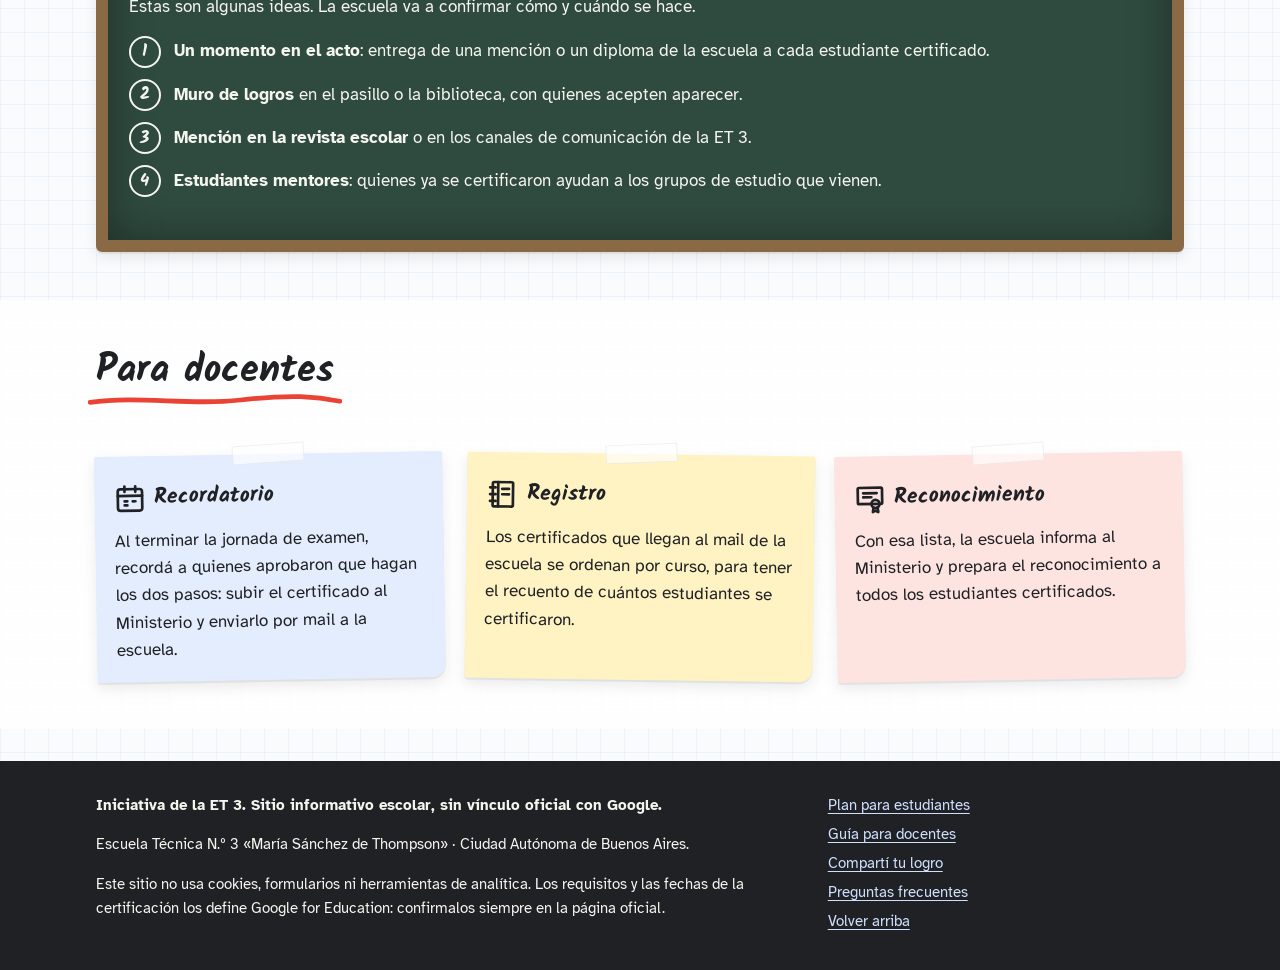
==== commit bb911887: "Agregar el enlace para subir el certificado al Ministerio Co-Authored-By: Claude Sonnet 5.5 <noreply" ====
--- a/docs/comparti-tu-logro.html
+++ b/docs/comparti-tu-logro.html
@@ -89,8 +89,7 @@
           </ol>
           <p><strong>Son dos pasos, y los dos cuentan:</strong> subirlo al Ministerio y enviarlo a la escuela.</p>
           <div class="botonera">
-            <!-- REEMPLAZAR por: <a class="boton boton--verde externo" href="ENLACE_DEL_MINISTERIO" rel="noopener">Subir mi certificado al Ministerio</a> -->
-            <span class="boton boton--pendiente" role="note">1 · Subir al Ministerio · el enlace se habilita pronto</span>
+            <a class="boton boton--verde externo" href="https://script.google.com/a/macros/bue.edu.ar/s/AKfycbwMoJf-ox55KZk1GF9ly_xDa_BWLT_6Fp5mhfyxBWIo19_x7JAtr0NICqOyjdSGR28C/exec" rel="noopener">1 · Subir mi certificado al Ministerio</a>
             <!-- REEMPLAZAR por: <a class="boton" href="mailto:MAIL_DE_LA_ESCUELA?subject=Certificado%20Gemini">Enviar a la escuela</a> -->
             <span class="boton boton--pendiente" role="note">2 · Enviar a la escuela · mail a confirmar</span>
           </div>
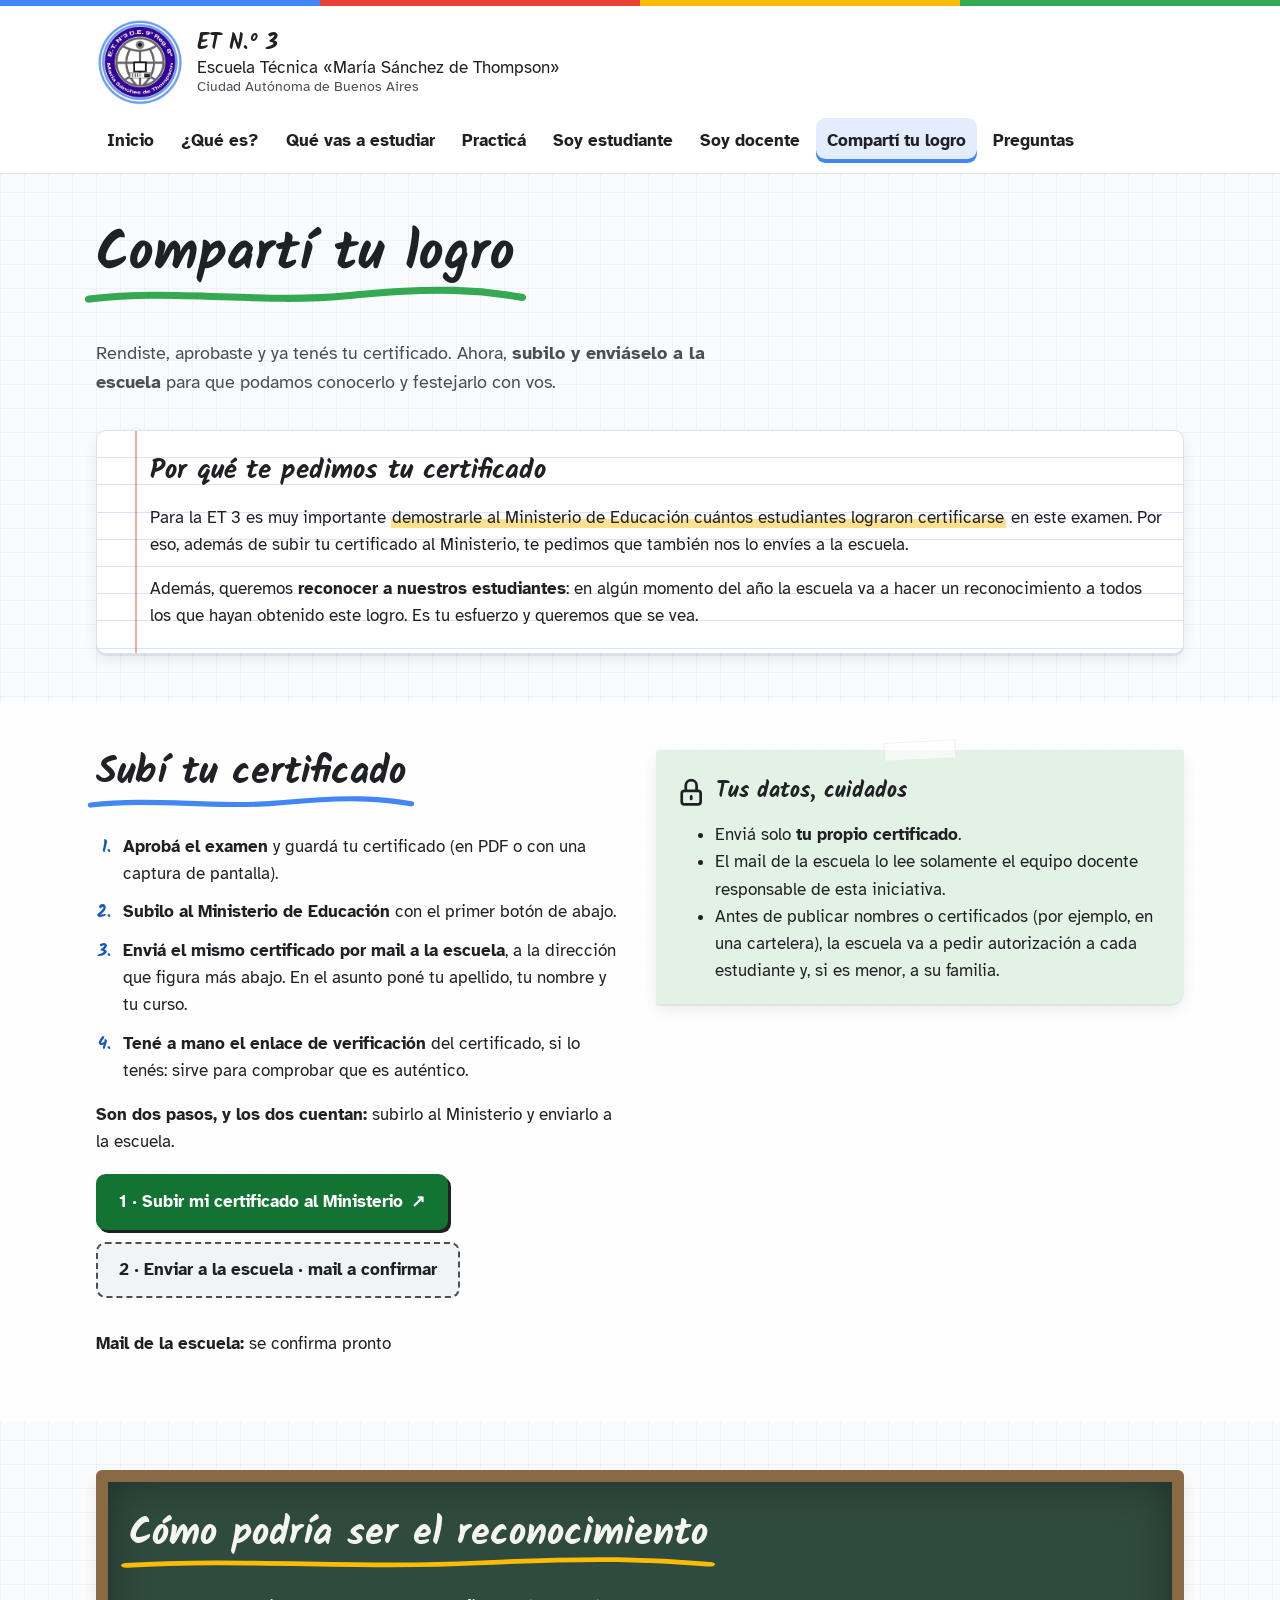
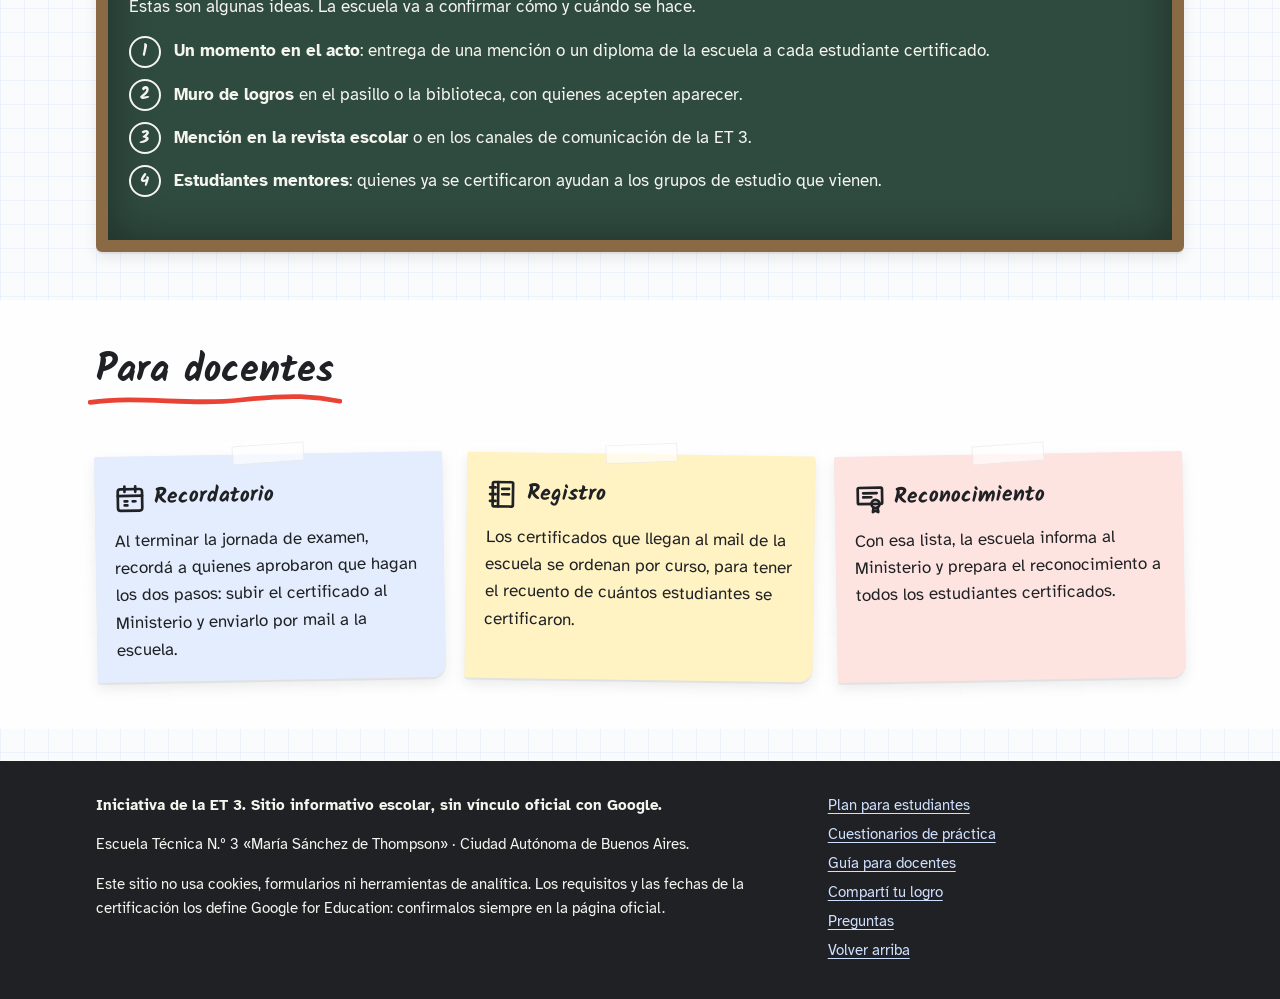
==== commit 6afcf375: "Agregar página «Practicá» con tres cuestionarios de práctica Mitos y alucinaciones, La brújula del p" ====
--- a/docs/comparti-tu-logro.html
+++ b/docs/comparti-tu-logro.html
@@ -54,10 +54,11 @@
           <li><a href="index.html">Inicio</a></li>
           <li><a href="que-es.html">¿Qué es?</a></li>
           <li><a href="que-vas-a-estudiar.html">Qué vas a estudiar</a></li>
+          <li><a href="practica.html">Practicá</a></li>
           <li><a href="estudiantes.html">Soy estudiante</a></li>
           <li><a href="docentes.html">Soy docente</a></li>
           <li><a href="comparti-tu-logro.html" aria-current="page">Compartí tu logro</a></li>
-          <li><a href="preguntas.html">Preguntas frecuentes</a></li>
+          <li><a href="preguntas.html">Preguntas</a></li>
         </ul>
       </nav>
     </div>
@@ -152,9 +153,10 @@
       <nav aria-label="Enlaces del pie">
         <ul>
           <li><a href="estudiantes.html">Plan para estudiantes</a></li>
+          <li><a href="practica.html">Cuestionarios de práctica</a></li>
           <li><a href="docentes.html">Guía para docentes</a></li>
           <li><a href="comparti-tu-logro.html">Compartí tu logro</a></li>
-          <li><a href="preguntas.html">Preguntas frecuentes</a></li>
+          <li><a href="preguntas.html">Preguntas</a></li>
           <li><a href="#contenido">Volver arriba</a></li>
         </ul>
       </nav>
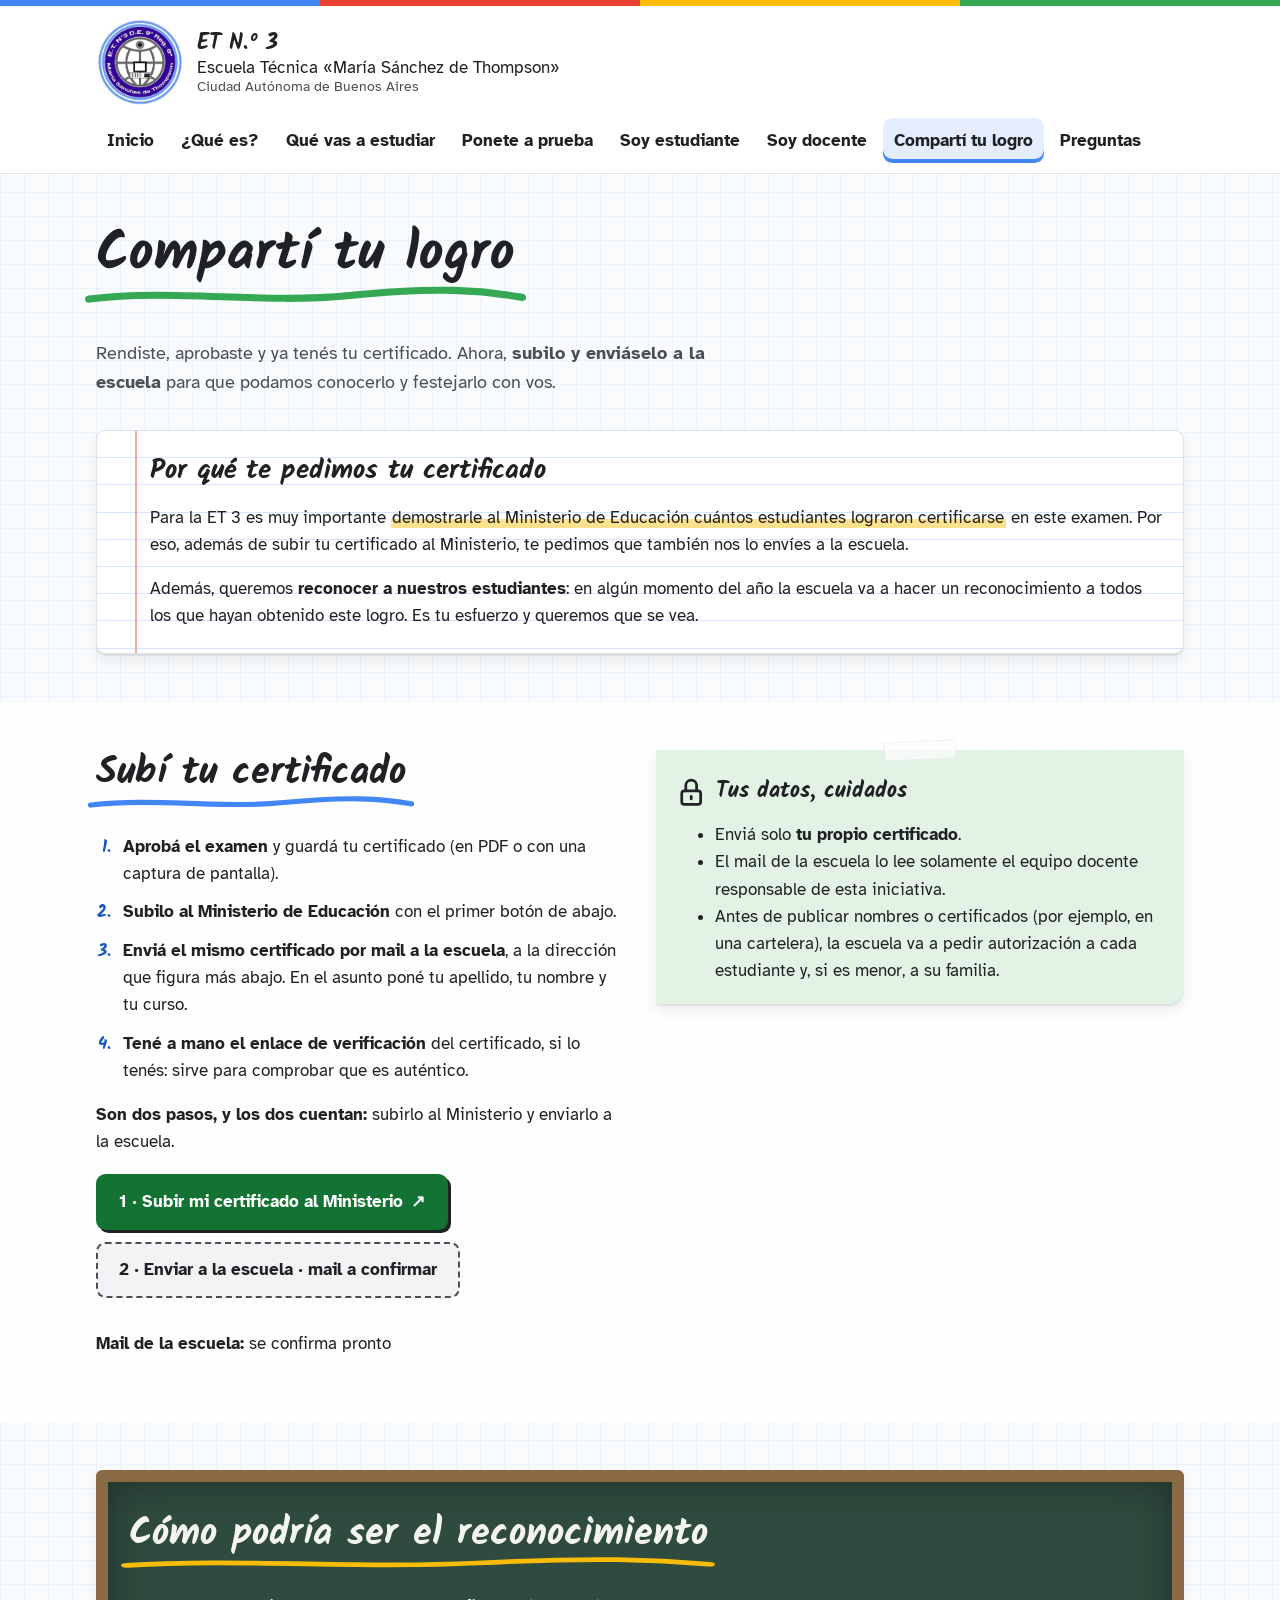
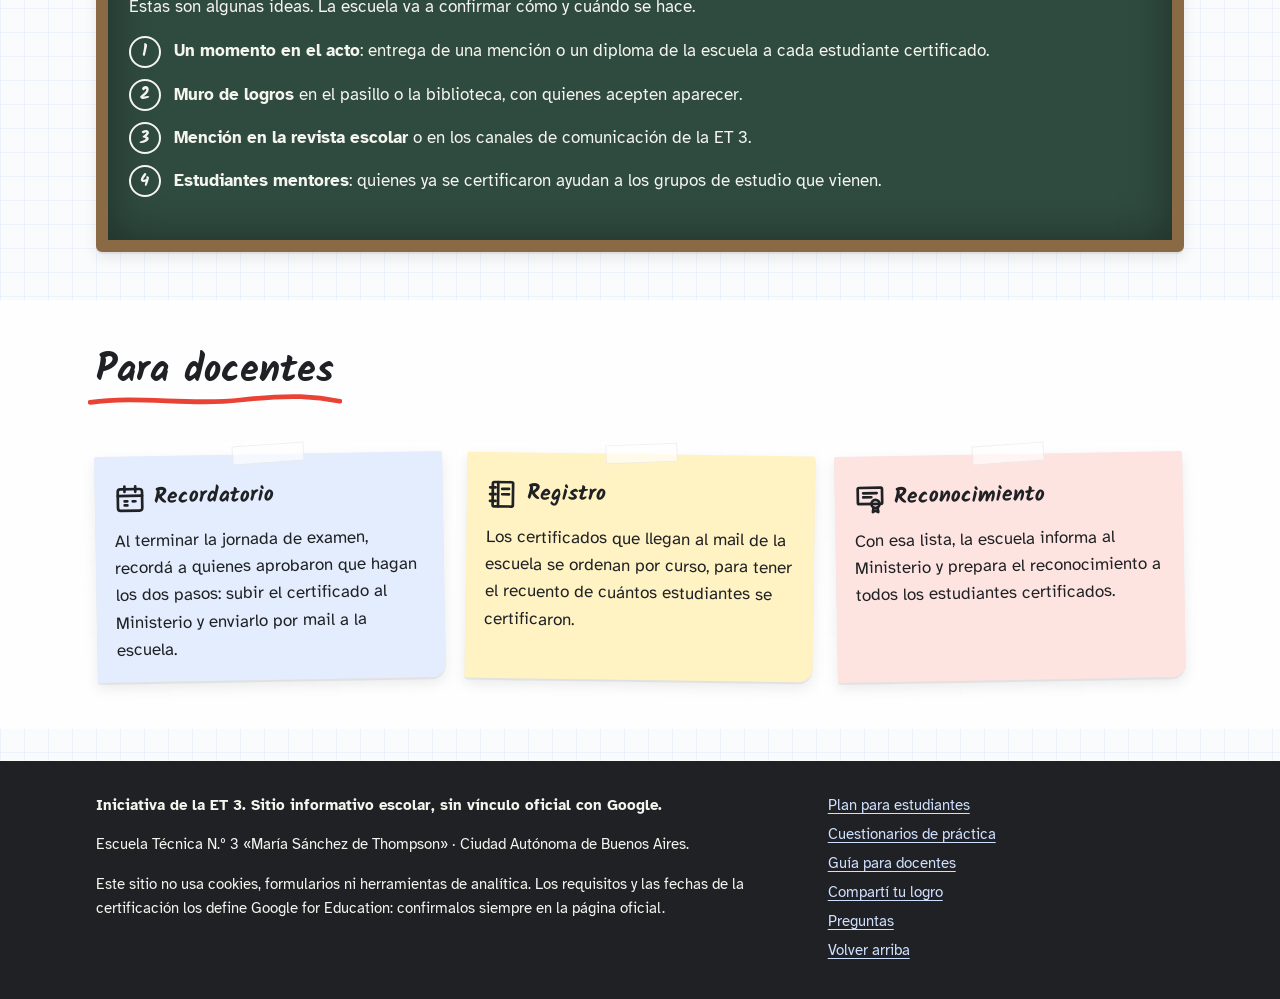
==== commit d669f135: "Renombrar «Practicá» a «Ponete a prueba» y ajustar descripciones de los cuestionarios Co-Authored-By" ====
--- a/docs/comparti-tu-logro.html
+++ b/docs/comparti-tu-logro.html
@@ -54,7 +54,7 @@
           <li><a href="index.html">Inicio</a></li>
           <li><a href="que-es.html">¿Qué es?</a></li>
           <li><a href="que-vas-a-estudiar.html">Qué vas a estudiar</a></li>
-          <li><a href="practica.html">Practicá</a></li>
+          <li><a href="practica.html">Ponete a prueba</a></li>
           <li><a href="estudiantes.html">Soy estudiante</a></li>
           <li><a href="docentes.html">Soy docente</a></li>
           <li><a href="comparti-tu-logro.html" aria-current="page">Compartí tu logro</a></li>
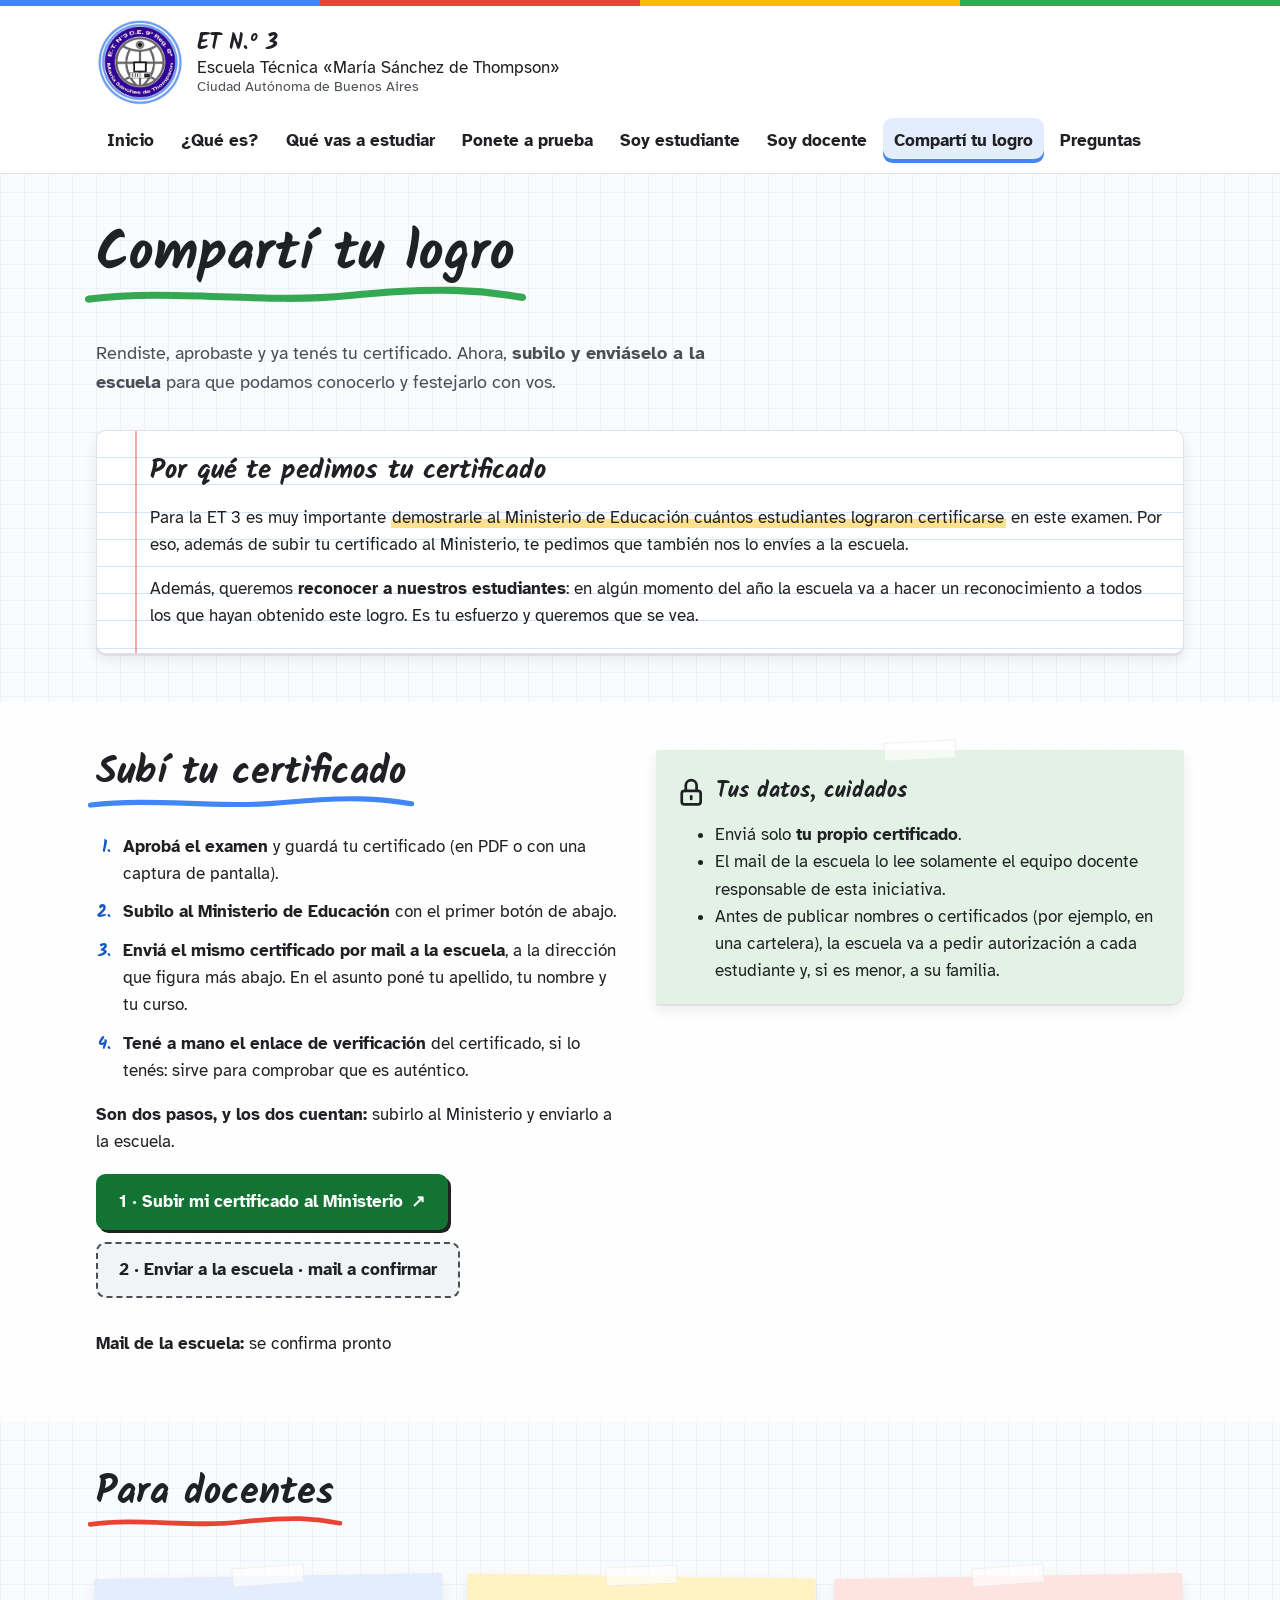
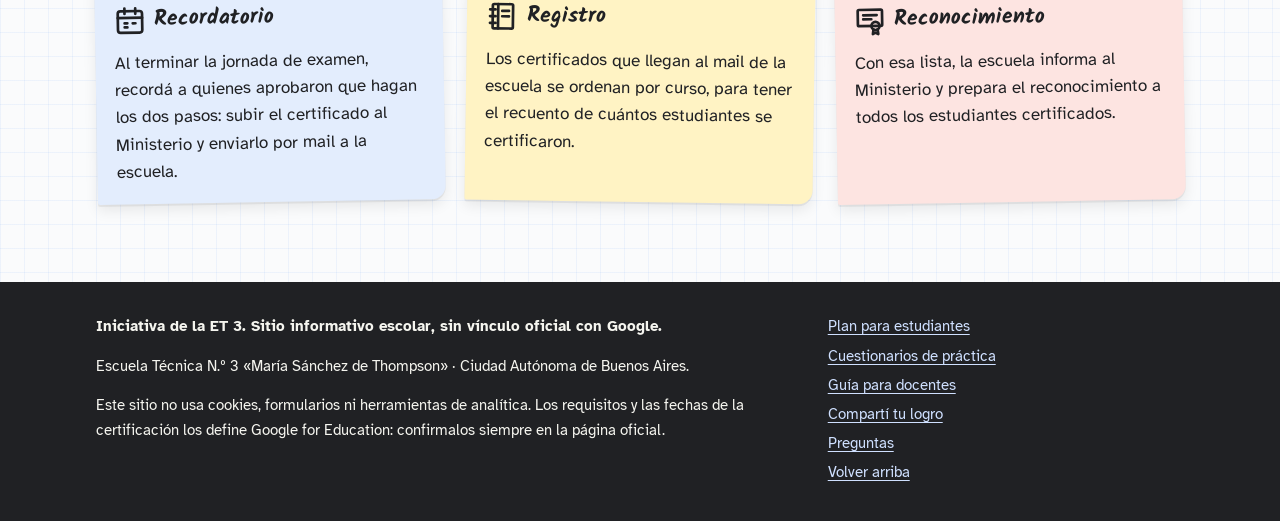
==== commit df7e8d1c: "Quitar el bloque de ideas de reconocimiento de «Compartí tu logro» La escuela prefiere dejar el reco" ====
--- a/docs/comparti-tu-logro.html
+++ b/docs/comparti-tu-logro.html
@@ -107,22 +107,7 @@
       </div>
     </section>
 
-    <section class="seccion" aria-labelledby="titulo-reconocimiento">
-      <div class="contenedor">
-        <div class="pizarron">
-          <h2 id="titulo-reconocimiento" class="titulo-mano">Cómo podría ser el reconocimiento</h2>
-          <p>Estas son algunas ideas. La escuela va a confirmar cómo y cuándo se hace.</p>
-          <ul class="lista-tiza">
-            <li><strong>Un momento en el acto</strong>: entrega de una mención o un diploma de la escuela a cada estudiante certificado.</li>
-            <li><strong>Muro de logros</strong> en el pasillo o la biblioteca, con quienes acepten aparecer.</li>
-            <li><strong>Mención en la revista escolar</strong> o en los canales de comunicación de la ET 3.</li>
-            <li><strong>Estudiantes mentores</strong>: quienes ya se certificaron ayudan a los grupos de estudio que vienen.</li>
-          </ul>
-        </div>
-      </div>
-    </section>
-
-    <section class="seccion seccion--blanca" aria-labelledby="titulo-docentes-logro">
+    <section class="seccion" aria-labelledby="titulo-docentes-logro">
       <div class="contenedor">
         <h2 id="titulo-docentes-logro" class="titulo-mano subrayado-rojo">Para docentes</h2>
         <ul class="grilla grilla--3">
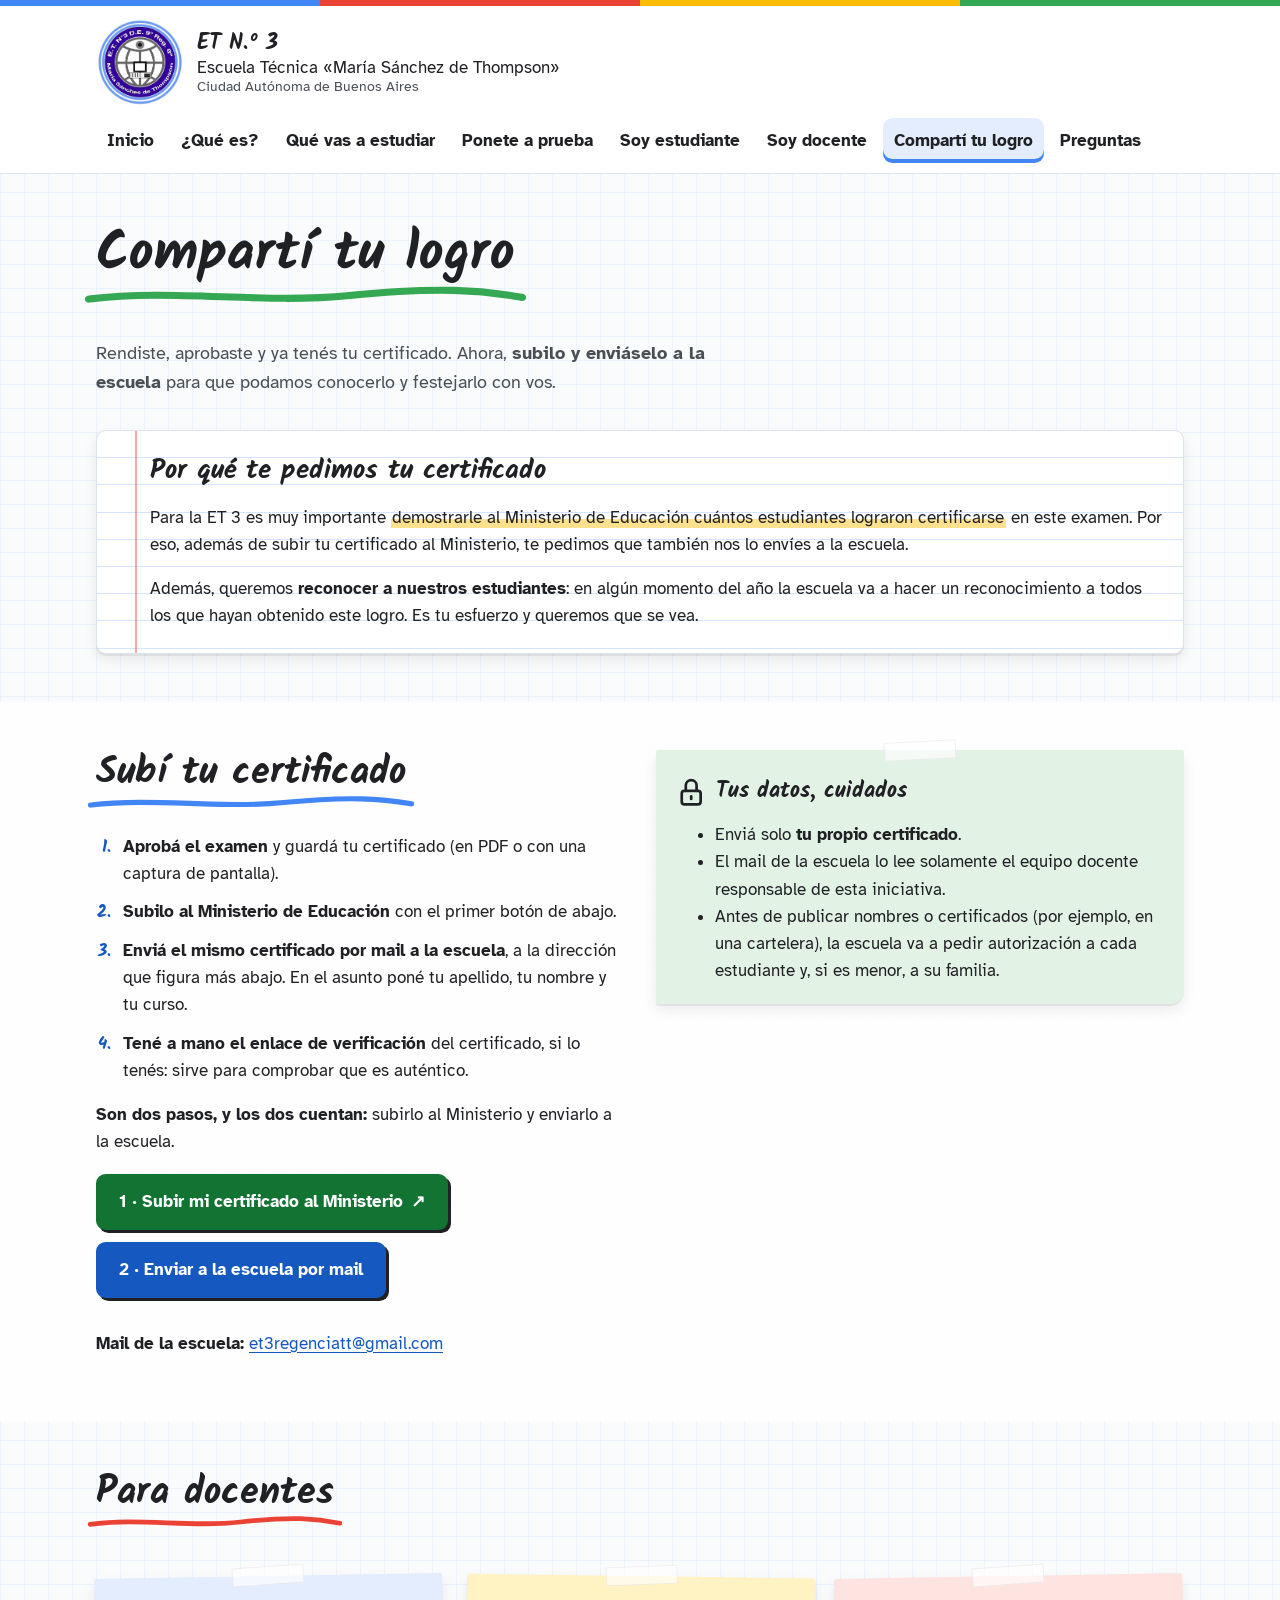
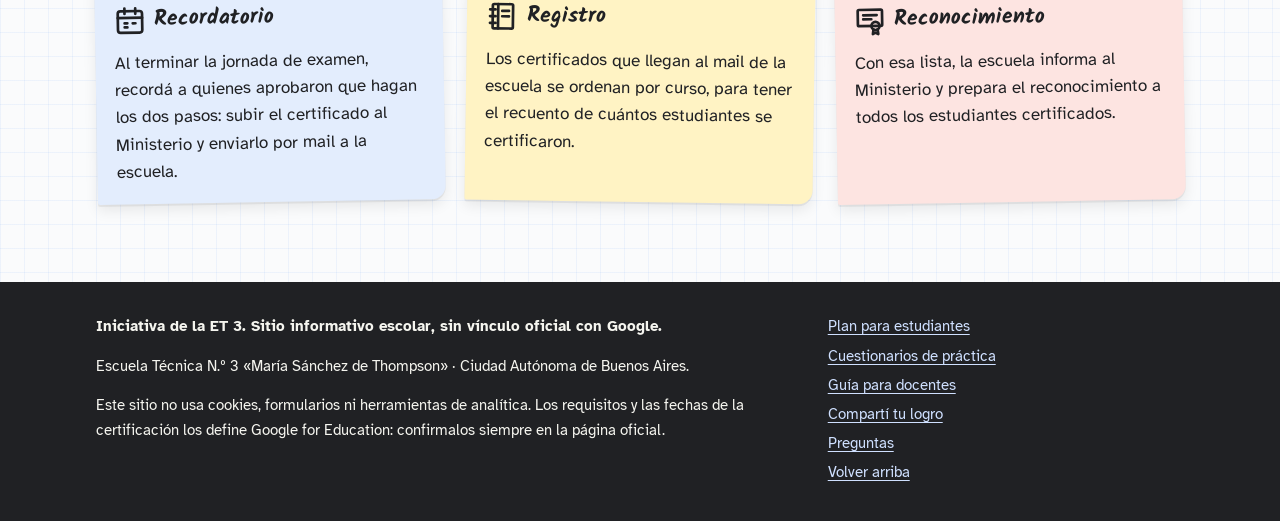
==== commit 291489f7: "Agregar el mail de la escuela para enviar el certificado Co-Authored-By: Claude Sonnet 5.5 <noreply@" ====
--- a/docs/comparti-tu-logro.html
+++ b/docs/comparti-tu-logro.html
@@ -91,10 +91,9 @@
           <p><strong>Son dos pasos, y los dos cuentan:</strong> subirlo al Ministerio y enviarlo a la escuela.</p>
           <div class="botonera">
             <a class="boton boton--verde externo" href="https://script.google.com/a/macros/bue.edu.ar/s/AKfycbwMoJf-ox55KZk1GF9ly_xDa_BWLT_6Fp5mhfyxBWIo19_x7JAtr0NICqOyjdSGR28C/exec" rel="noopener">1 · Subir mi certificado al Ministerio</a>
-            <!-- REEMPLAZAR por: <a class="boton" href="mailto:MAIL_DE_LA_ESCUELA?subject=Certificado%20Gemini">Enviar a la escuela</a> -->
-            <span class="boton boton--pendiente" role="note">2 · Enviar a la escuela · mail a confirmar</span>
+            <a class="boton" href="mailto:et3regenciatt@gmail.com?subject=Certificado%20Gemini%20-%20Apellido%20Nombre%20-%20Curso">2 · Enviar a la escuela por mail</a>
           </div>
-          <p class="mt-2"><strong>Mail de la escuela:</strong> <span data-mail-escuela>se confirma pronto</span></p>
+          <p class="mt-2"><strong>Mail de la escuela:</strong> <a href="mailto:et3regenciatt@gmail.com">et3regenciatt@gmail.com</a></p>
         </div>
         <div class="postit postit--verde">
           <h2><svg class="icono" aria-hidden="true"><use href="#i-candado"/></svg> Tus datos, cuidados</h2>
